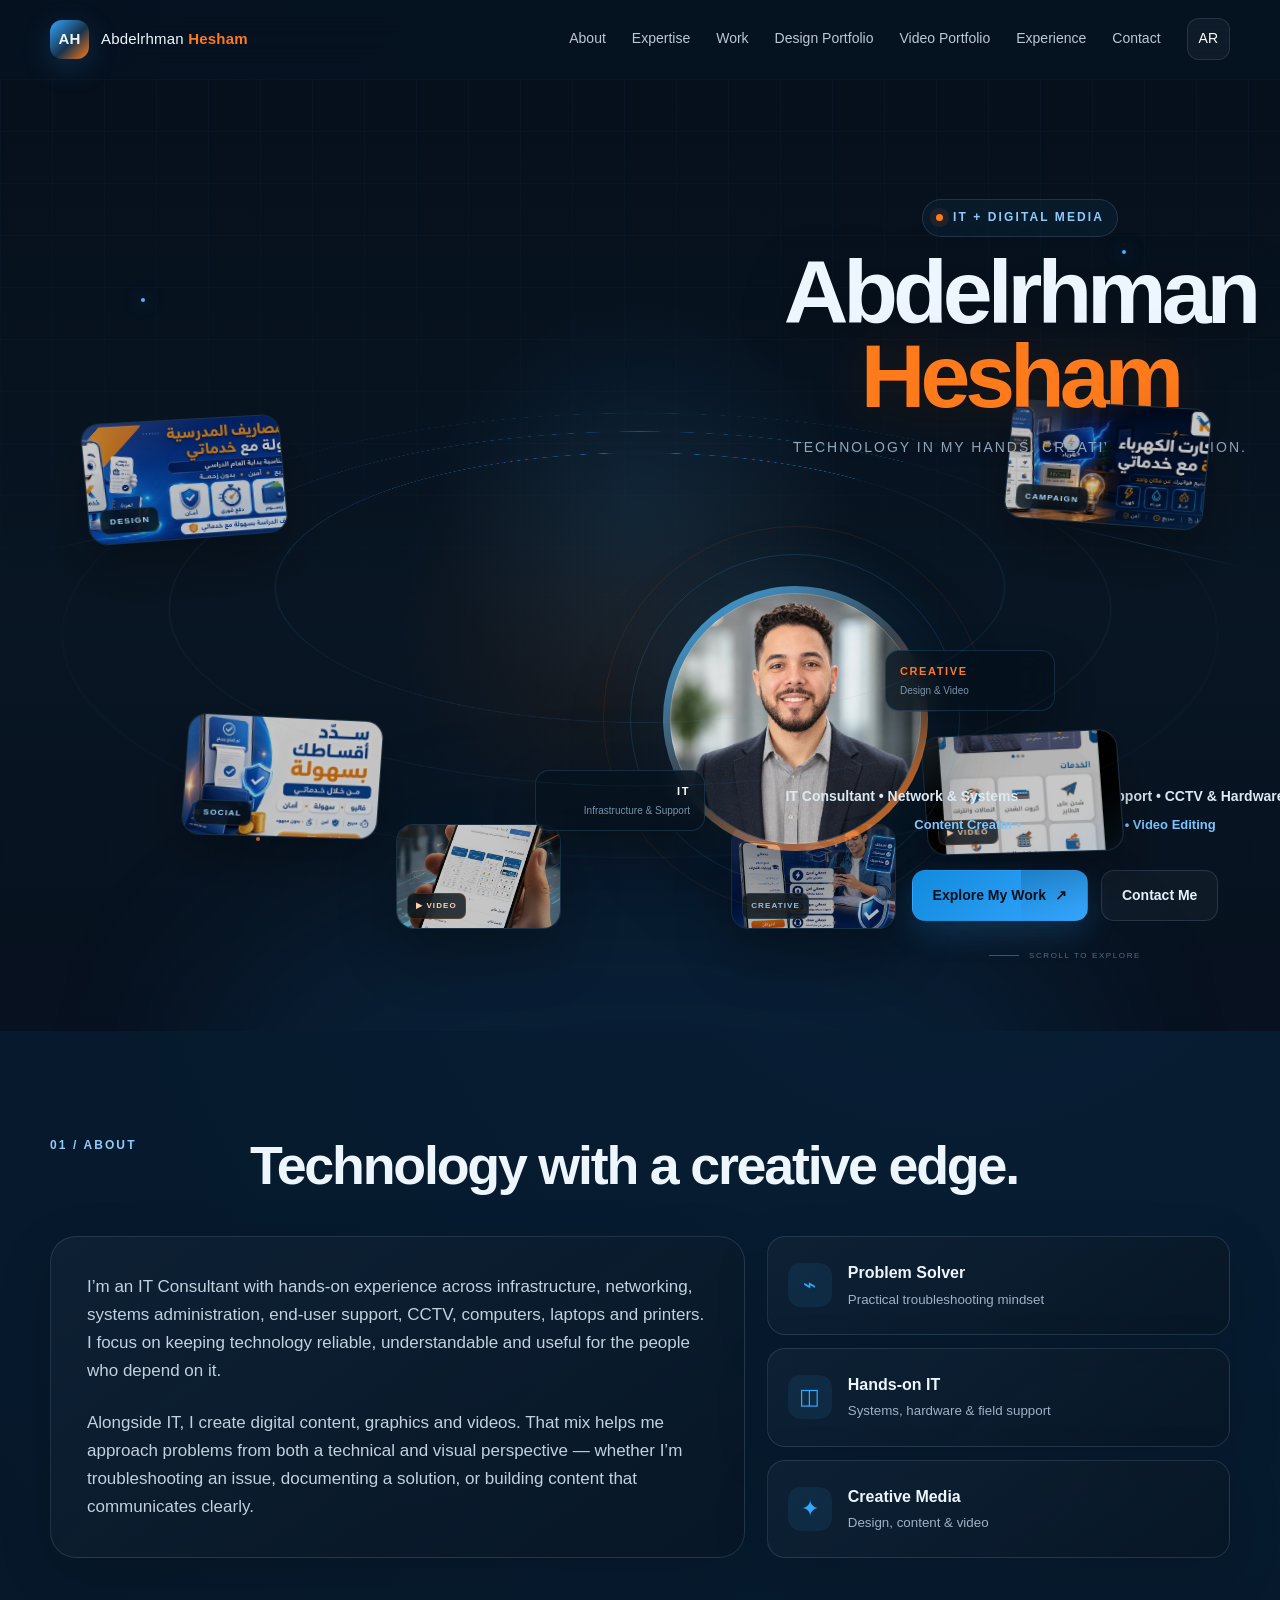
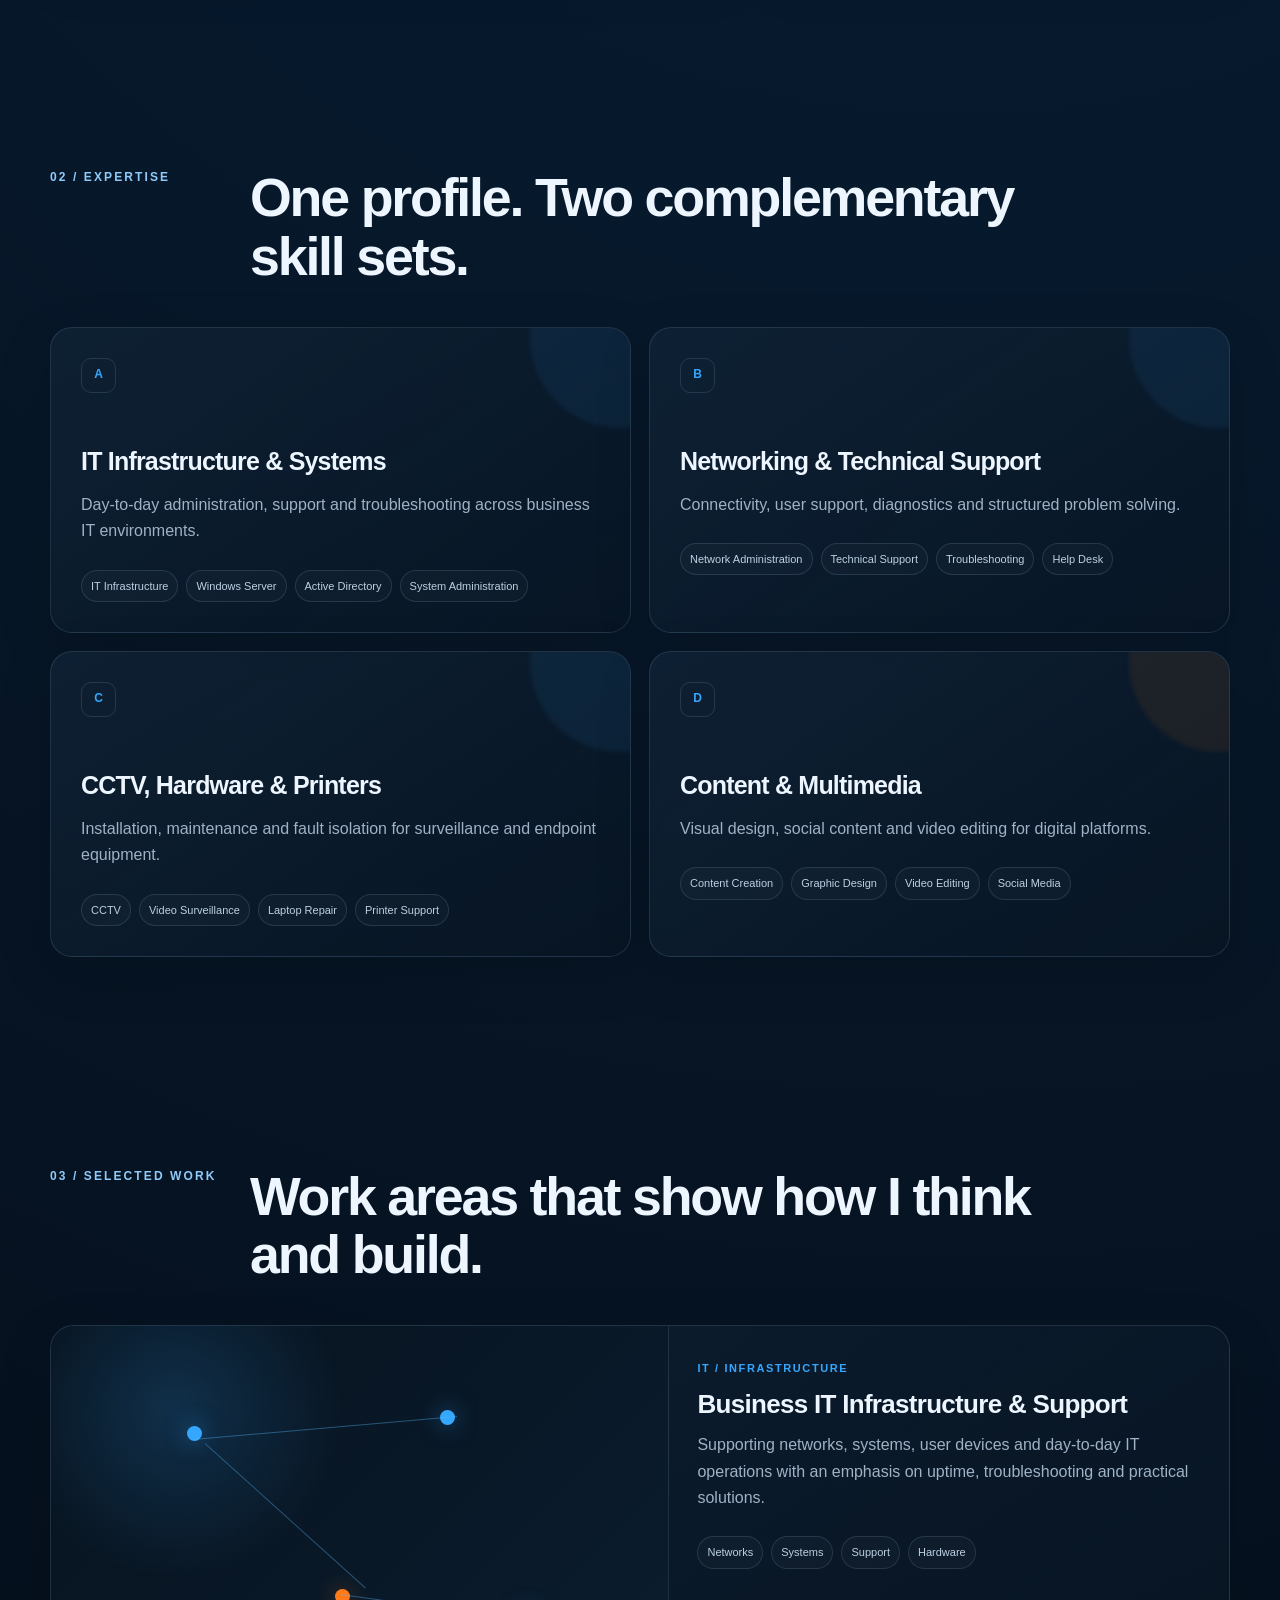
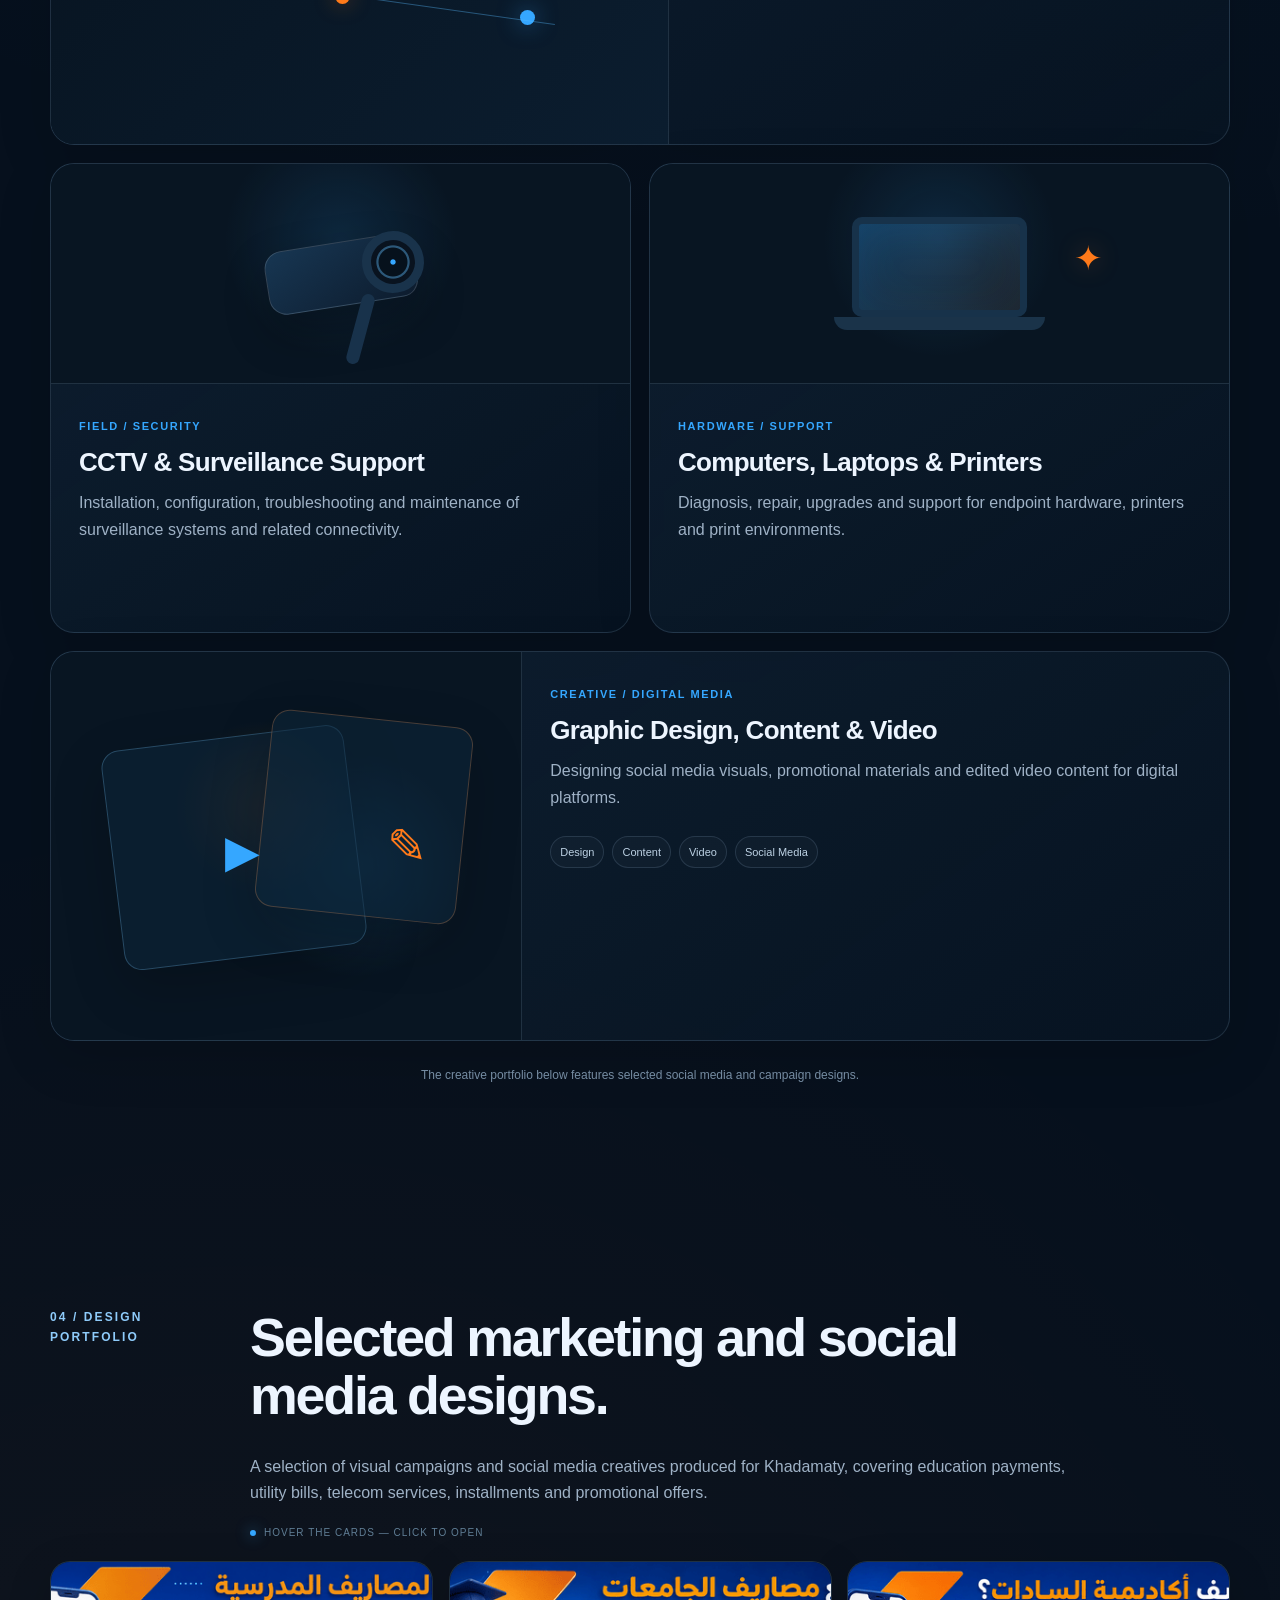
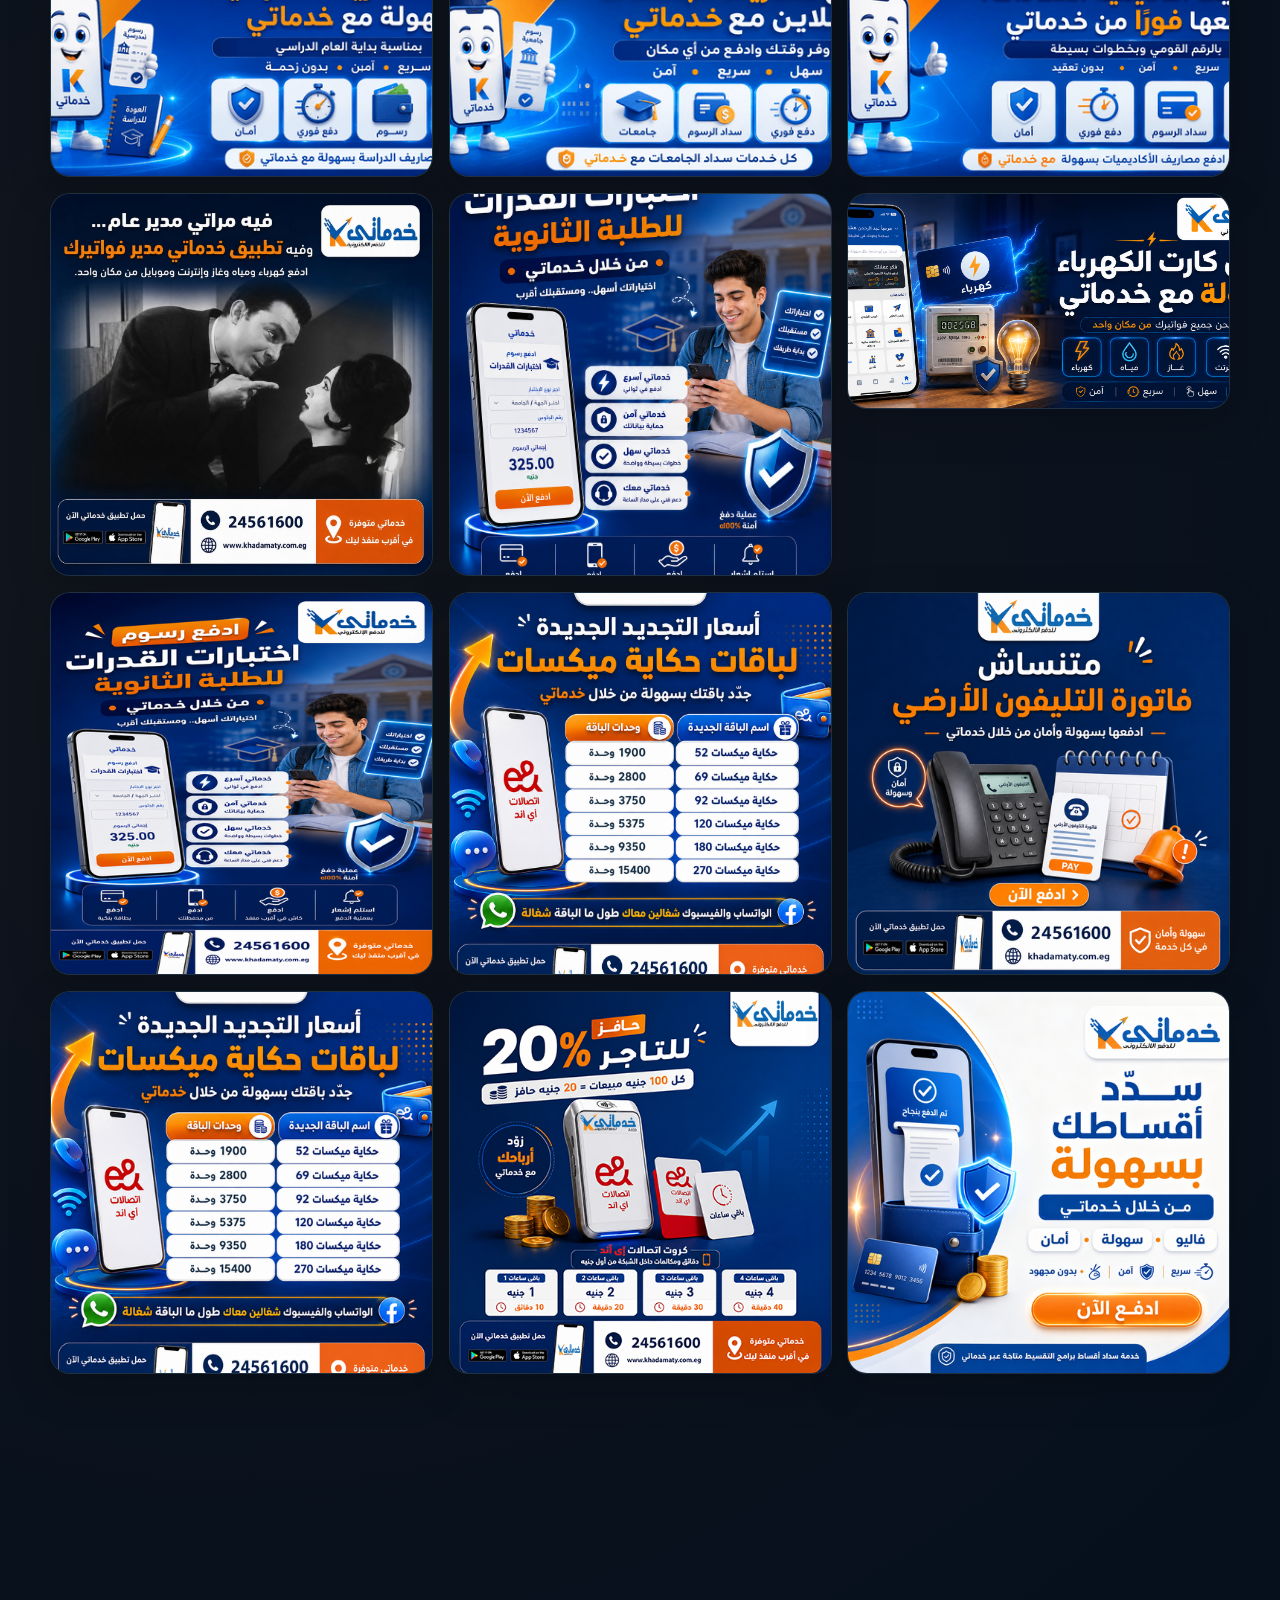
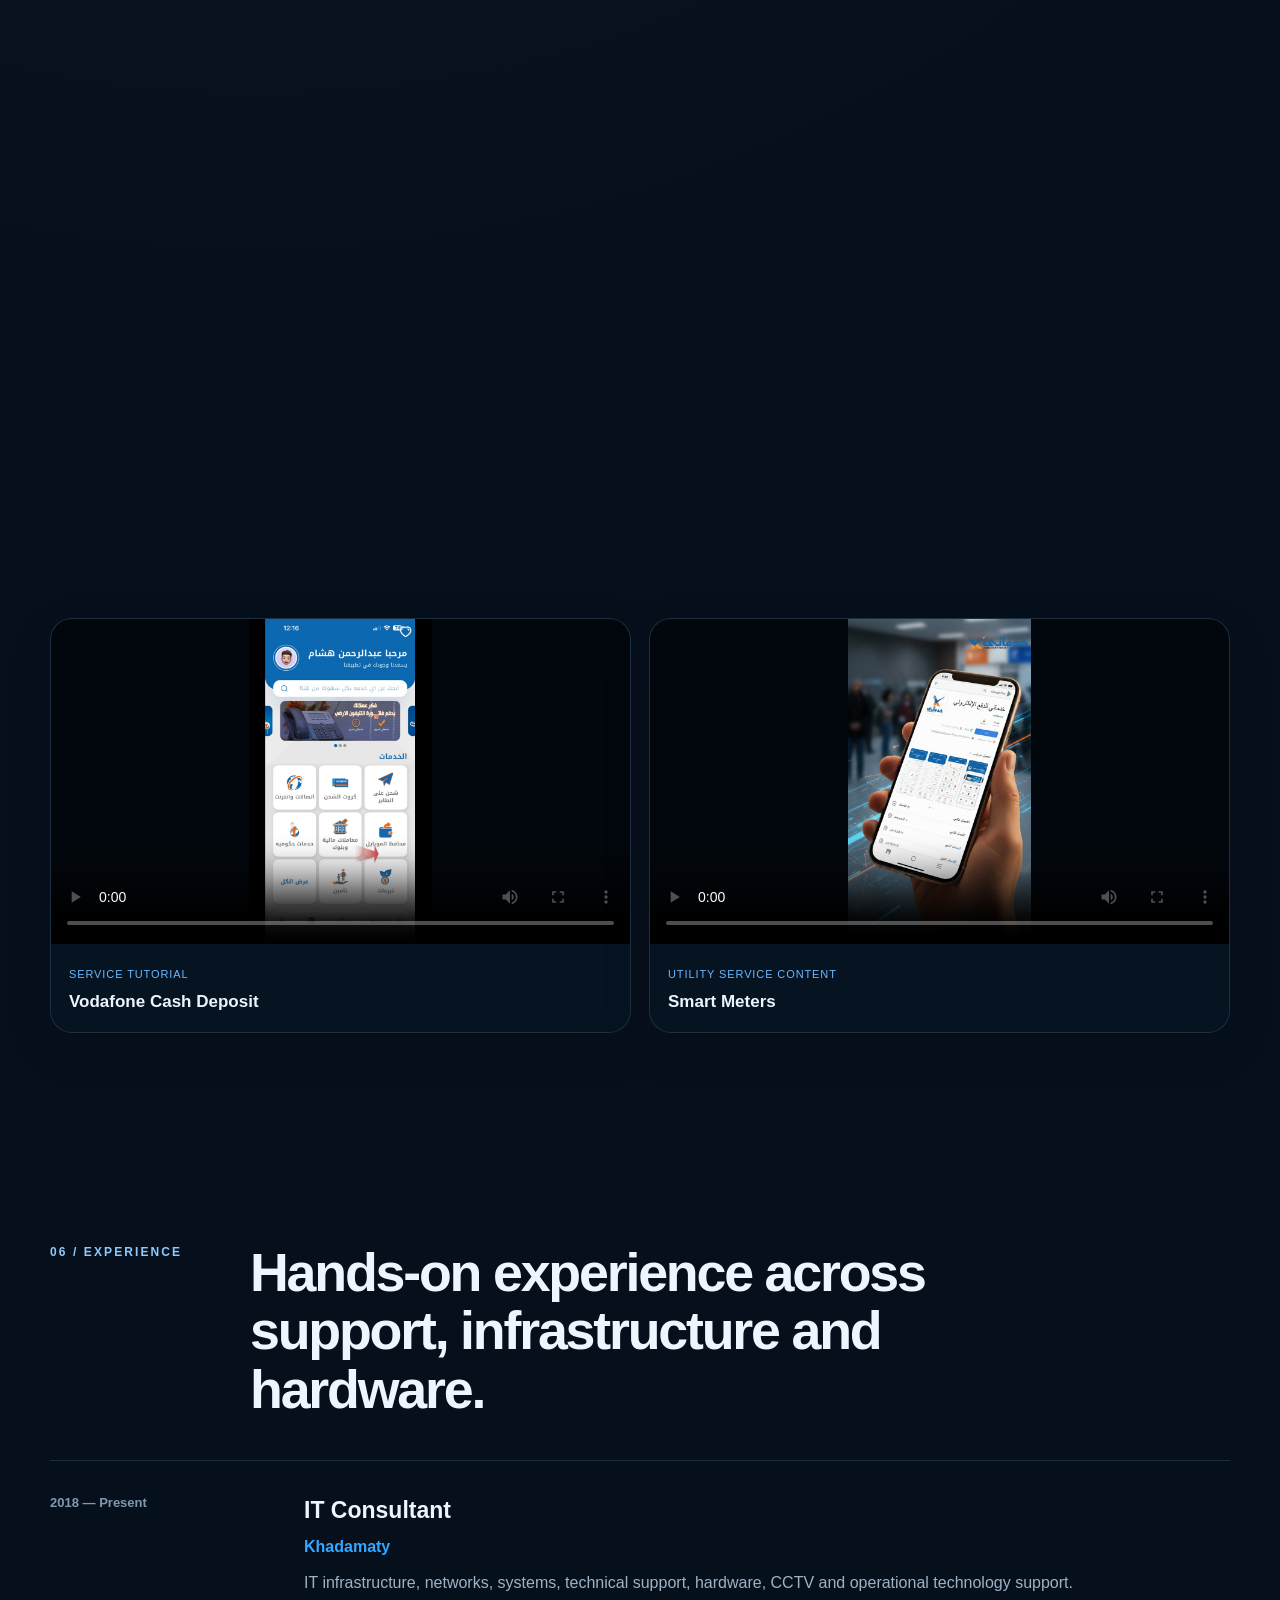
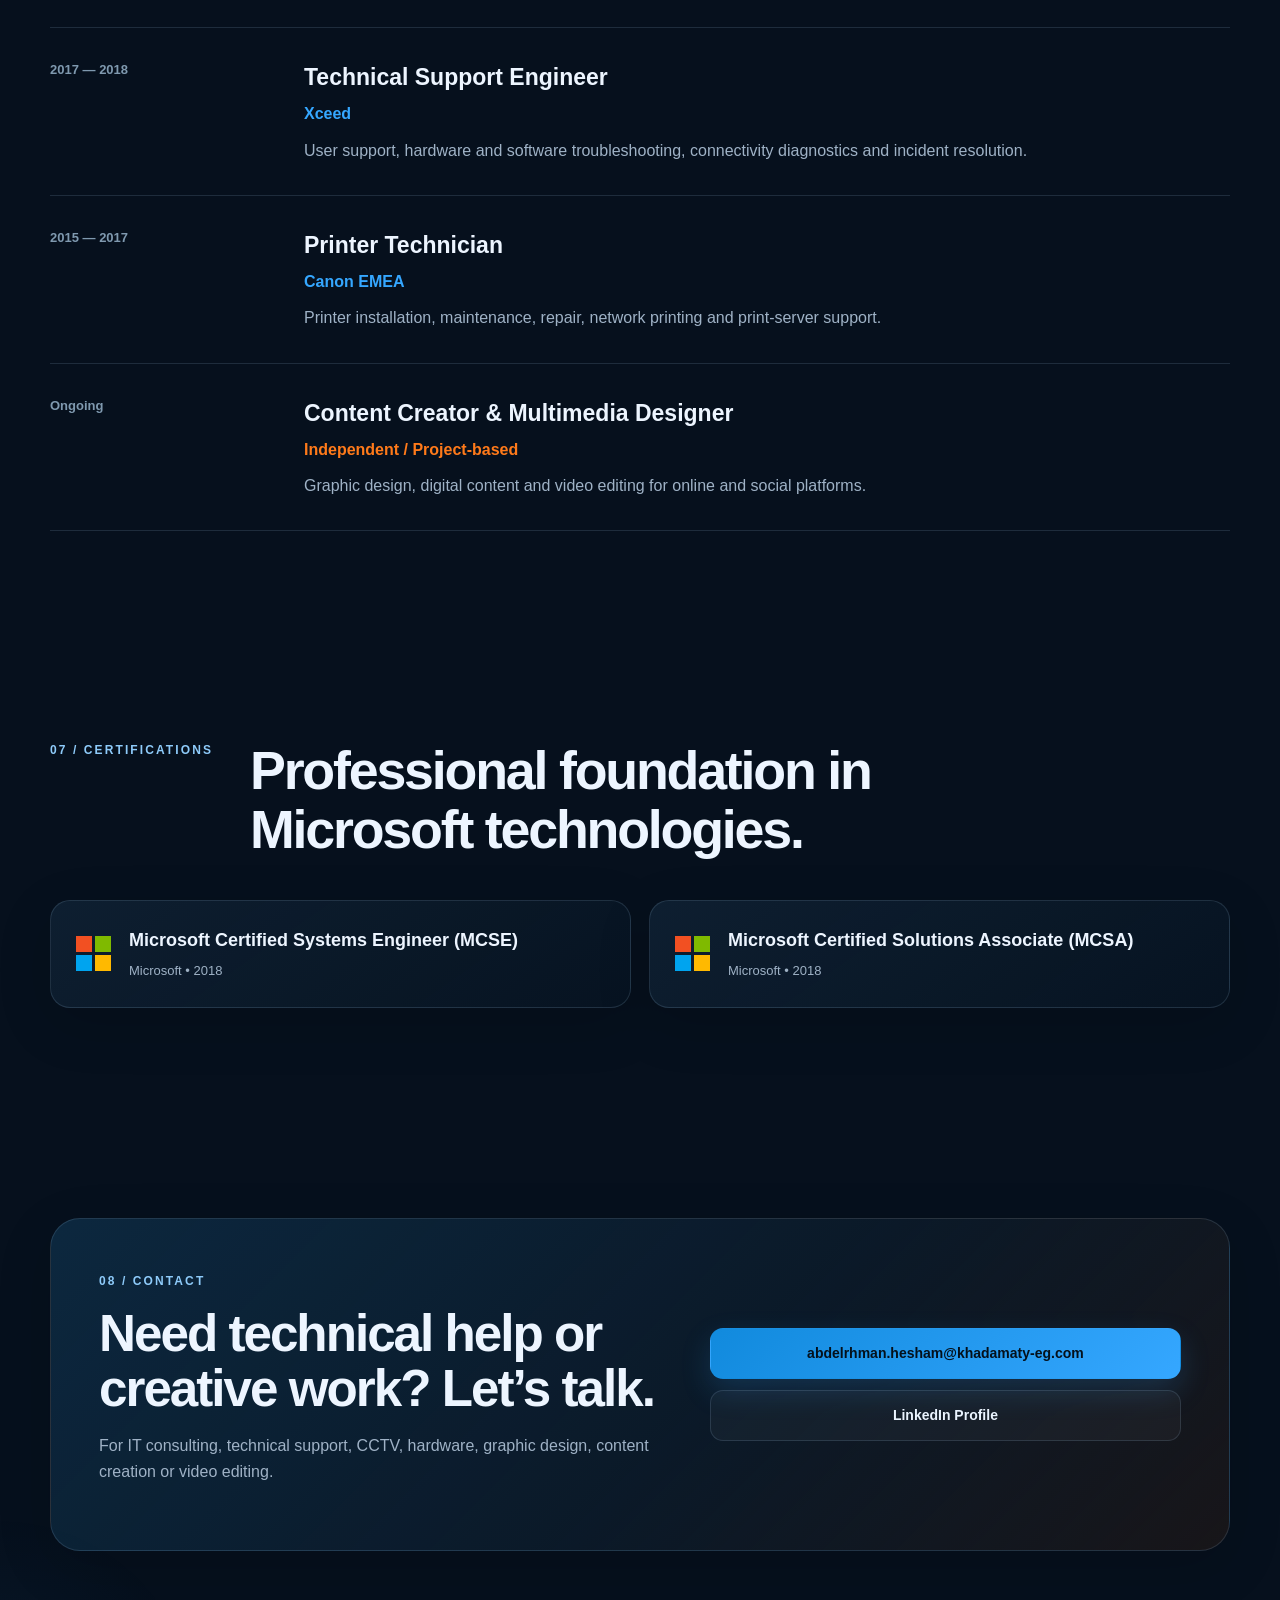
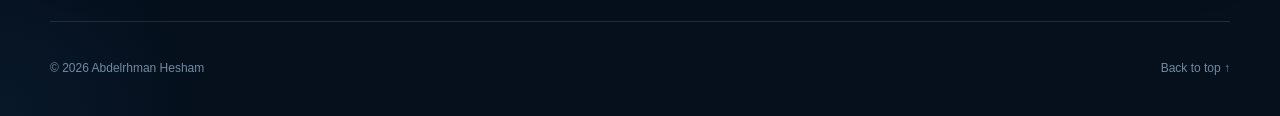
==== index.html @ 230bc238 "Initial commit" ====
<!doctype html>
<html lang="en" dir="ltr">
<head>
  <meta charset="utf-8" />
  <meta name="viewport" content="width=device-width, initial-scale=1" />
  <meta name="description" content="Abdelrhman Hesham — IT Consultant, Network & Systems Administration, Technical Support, CCTV & Hardware, Content Creation, Graphic Design and Video Editing." />
  <meta name="theme-color" content="#07111f" />
  <title>Abdelrhman Hesham | IT & Digital Media Portfolio</title>
  <link rel="icon" href="assets/profile.png" />
  <link rel="stylesheet" href="styles.css" />
</head>
<body>
  <div class="noise" aria-hidden="true"></div>
  <header class="site-header" id="top">
    <nav class="nav container" aria-label="Main navigation">
      <a class="brand" href="#top" aria-label="Abdelrhman Hesham home">
        <span class="brand-mark">AH</span>
        <span class="brand-text">Abdelrhman <b>Hesham</b></span>
      </a>
      <button class="menu-toggle" aria-expanded="false" aria-controls="nav-links" aria-label="Open menu">
        <span></span><span></span><span></span>
      </button>
      <div class="nav-links" id="nav-links">
        <a href="#about" data-en="About" data-ar="نبذة">About</a>
        <a href="#expertise" data-en="Expertise" data-ar="الخبرات">Expertise</a>
        <a href="#work" data-en="Work" data-ar="الأعمال">Work</a>
        <a href="#designs" data-en="Design Portfolio" data-ar="معرض التصميمات">Design Portfolio</a>
        <a href="#videos" data-en="Video Portfolio" data-ar="معرض الفيديو">Video Portfolio</a>
        <a href="#experience" data-en="Experience" data-ar="الخبرة العملية">Experience</a>
        <a href="#contact" data-en="Contact" data-ar="تواصل">Contact</a>
        <button class="lang-btn" id="langBtn" type="button">AR</button>
      </div>
    </nav>
  </header>

  <main>

    <section class="hero-orbit" id="home">
      <div class="hero-ambient" aria-hidden="true">
        <span class="ambient-dot d1"></span><span class="ambient-dot d2"></span>
        <span class="ambient-dot d3"></span><span class="ambient-dot d4"></span>
        <span class="ambient-line l-a"></span><span class="ambient-line l-b"></span>
      </div>

      <div class="orbit-stage" id="orbitStage">
        <div class="orbit-title reveal">
          <div class="eyebrow"><span class="pulse"></span><span data-en="IT + DIGITAL MEDIA" data-ar="تقنية المعلومات + الإعلام الرقمي">IT + DIGITAL MEDIA</span></div>
          <h1>Abdelrhman <span>Hesham</span></h1>
          <p data-en="Technology in my hands. Creativity in motion." data-ar="التقنية في إيدي… والإبداع في حركة مستمرة.">Technology in my hands. Creativity in motion.</p>
        </div>

        <div class="orbit-ring orbit-ring-one" aria-hidden="true"></div>
        <div class="orbit-ring orbit-ring-two" aria-hidden="true"></div>
        <div class="orbit-ring orbit-ring-three" aria-hidden="true"></div>

        <button class="orbit-card orbit-card-1" type="button" data-lightbox="assets/designs/school-fees.png" aria-label="School Fees Campaign">
          <img src="assets/designs/school-fees.png" alt="School fees campaign design" />
          <span>DESIGN</span>
        </button>

        <button class="orbit-card orbit-card-2" type="button" data-lightbox="assets/designs/electricity-bills-cover.png" aria-label="Electricity Campaign">
          <img src="assets/designs/electricity-bills-cover.png" alt="Electricity campaign design" />
          <span>CAMPAIGN</span>
        </button>

        <button class="orbit-card orbit-card-3" type="button" data-lightbox="assets/designs/installments.png" aria-label="Installments Campaign">
          <img src="assets/designs/installments.png" alt="Installments campaign design" />
          <span>SOCIAL</span>
        </button>

        <a class="orbit-card orbit-card-4 orbit-video" href="#videos" aria-label="Vodafone Cash video">
          <img src="assets/video-thumbs/vodafone-cash.jpg" alt="Vodafone Cash video preview" />
          <span class="video-badge">▶ VIDEO</span>
        </a>

        <a class="orbit-card orbit-card-5 orbit-video" href="#videos" aria-label="Smart meters video">
          <img src="assets/video-thumbs/smart-meters.jpg" alt="Smart meters video preview" />
          <span class="video-badge">▶ VIDEO</span>
        </a>

        <button class="orbit-card orbit-card-6" type="button" data-lightbox="assets/designs/qudurat-fees.png" aria-label="Qudurat Campaign">
          <img src="assets/designs/qudurat-fees.png" alt="Qudurat campaign design" />
          <span>CREATIVE</span>
        </button>

        <div class="center-profile reveal" id="centerProfile">
          <div class="profile-aura aura-one"></div>
          <div class="profile-aura aura-two"></div>
          <div class="profile-shell">
            <img src="assets/profile.png" alt="Abdelrhman Hesham" />
          </div>
          <div class="center-role center-role-left">
            <b>IT</b><small data-en="Infrastructure & Support" data-ar="البنية التحتية والدعم">Infrastructure & Support</small>
          </div>
          <div class="center-role center-role-right">
            <b>CREATIVE</b><small data-en="Design & Video" data-ar="التصميم والفيديو">Design & Video</small>
          </div>
        </div>

        <div class="hero-bottom reveal">
          <p class="hero-role" data-en="IT Consultant • Network & Systems • Technical Support • CCTV & Hardware" data-ar="استشاري تقنية معلومات • شبكات وأنظمة • دعم فني • كاميرات وهاردوير">IT Consultant • Network & Systems • Technical Support • CCTV & Hardware</p>
          <p class="hero-creative" data-en="Content Creator • Graphic Design • Video Editing" data-ar="صناعة المحتوى • التصميم الجرافيكي • مونتاج الفيديو">Content Creator • Graphic Design • Video Editing</p>
          <div class="hero-actions">
            <a class="btn primary" href="#designs"><span data-en="Explore My Work" data-ar="شاهد أعمالي">Explore My Work</span><span aria-hidden="true">↗</span></a>
            <a class="btn ghost" href="#contact" data-en="Contact Me" data-ar="تواصل معي">Contact Me</a>
          </div>
          <div class="scroll-hint"><span></span><small data-en="SCROLL TO EXPLORE" data-ar="انزل لمشاهدة المزيد">SCROLL TO EXPLORE</small></div>
        </div>
      </div>
    </section>

<section class="section container" id="about">
      <div class="section-heading reveal">
        <span class="kicker" data-en="01 / ABOUT" data-ar="01 / نبذة">01 / ABOUT</span>
        <h2 data-en="Technology with a creative edge." data-ar="تقنية بعقلية إبداعية.">Technology with a creative edge.</h2>
      </div>
      <div class="about-grid">
        <div class="glass-card about-copy reveal">
          <p data-en="I’m an IT Consultant with hands-on experience across infrastructure, networking, systems administration, end-user support, CCTV, computers, laptops and printers. I focus on keeping technology reliable, understandable and useful for the people who depend on it." data-ar="أنا استشاري تقنية معلومات بخبرة عملية في البنية التحتية والشبكات وإدارة الأنظمة والدعم الفني وكاميرات المراقبة وأجهزة الكمبيوتر واللابتوبات والطابعات. هدفي أن تكون التقنية مستقرة وواضحة ومفيدة لمن يعتمد عليها.">I’m an IT Consultant with hands-on experience across infrastructure, networking, systems administration, end-user support, CCTV, computers, laptops and printers. I focus on keeping technology reliable, understandable and useful for the people who depend on it.</p>
          <p data-en="Alongside IT, I create digital content, graphics and videos. That mix helps me approach problems from both a technical and visual perspective — whether I’m troubleshooting an issue, documenting a solution, or building content that communicates clearly." data-ar="وبجانب تقنية المعلومات أعمل في صناعة المحتوى والتصميم ومونتاج الفيديو. هذا المزيج يساعدني على التعامل مع المشكلات من منظور تقني وبصري في الوقت نفسه، سواء في حل عطل أو توثيق حل أو إنتاج محتوى واضح وجذاب.">Alongside IT, I create digital content, graphics and videos. That mix helps me approach problems from both a technical and visual perspective — whether I’m troubleshooting an issue, documenting a solution, or building content that communicates clearly.</p>
        </div>
        <div class="mini-stack reveal">
          <div class="mini-card"><span class="mini-icon">⌁</span><div><strong>Problem Solver</strong><small data-en="Practical troubleshooting mindset" data-ar="عقلية عملية لحل المشكلات">Practical troubleshooting mindset</small></div></div>
          <div class="mini-card"><span class="mini-icon">◫</span><div><strong>Hands-on IT</strong><small data-en="Systems, hardware & field support" data-ar="أنظمة وهاردوير ودعم ميداني">Systems, hardware & field support</small></div></div>
          <div class="mini-card"><span class="mini-icon">✦</span><div><strong>Creative Media</strong><small data-en="Design, content & video" data-ar="تصميم ومحتوى وفيديو">Design, content & video</small></div></div>
        </div>
      </div>
    </section>

    <section class="section container" id="expertise">
      <div class="section-heading reveal">
        <span class="kicker" data-en="02 / EXPERTISE" data-ar="02 / الخبرات">02 / EXPERTISE</span>
        <h2 data-en="One profile. Two complementary skill sets." data-ar="ملف واحد. مجموعتان متكاملتان من المهارات.">One profile. Two complementary skill sets.</h2>
      </div>
      <div class="expertise-grid">
        <article class="expertise-card reveal">
          <div class="card-number">A</div>
          <h3 data-en="IT Infrastructure & Systems" data-ar="البنية التحتية والأنظمة">IT Infrastructure & Systems</h3>
          <p data-en="Day-to-day administration, support and troubleshooting across business IT environments." data-ar="إدارة ودعم وحل مشكلات بيئات تقنية المعلومات في الأعمال.">Day-to-day administration, support and troubleshooting across business IT environments.</p>
          <div class="tags"><span>IT Infrastructure</span><span>Windows Server</span><span>Active Directory</span><span>System Administration</span></div>
        </article>
        <article class="expertise-card reveal">
          <div class="card-number">B</div>
          <h3 data-en="Networking & Technical Support" data-ar="الشبكات والدعم الفني">Networking & Technical Support</h3>
          <p data-en="Connectivity, user support, diagnostics and structured problem solving." data-ar="الاتصال ودعم المستخدمين والتشخيص وحل المشكلات بشكل منظم.">Connectivity, user support, diagnostics and structured problem solving.</p>
          <div class="tags"><span>Network Administration</span><span>Technical Support</span><span>Troubleshooting</span><span>Help Desk</span></div>
        </article>
        <article class="expertise-card reveal">
          <div class="card-number">C</div>
          <h3 data-en="CCTV, Hardware & Printers" data-ar="الكاميرات والهاردوير والطابعات">CCTV, Hardware & Printers</h3>
          <p data-en="Installation, maintenance and fault isolation for surveillance and endpoint equipment." data-ar="تركيب وصيانة وتحديد الأعطال لأنظمة المراقبة والأجهزة الطرفية.">Installation, maintenance and fault isolation for surveillance and endpoint equipment.</p>
          <div class="tags"><span>CCTV</span><span>Video Surveillance</span><span>Laptop Repair</span><span>Printer Support</span></div>
        </article>
        <article class="expertise-card reveal accent-card">
          <div class="card-number">D</div>
          <h3 data-en="Content & Multimedia" data-ar="المحتوى والوسائط المتعددة">Content & Multimedia</h3>
          <p data-en="Visual design, social content and video editing for digital platforms." data-ar="تصميم بصري ومحتوى اجتماعي ومونتاج فيديو للمنصات الرقمية.">Visual design, social content and video editing for digital platforms.</p>
          <div class="tags"><span>Content Creation</span><span>Graphic Design</span><span>Video Editing</span><span>Social Media</span></div>
        </article>
      </div>
    </section>

    <section class="section container" id="work">
      <div class="section-heading reveal">
        <span class="kicker" data-en="03 / SELECTED WORK" data-ar="03 / نماذج الأعمال">03 / SELECTED WORK</span>
        <h2 data-en="Work areas that show how I think and build." data-ar="مجالات عمل تُظهر كيف أفكر وأنفّذ.">Work areas that show how I think and build.</h2>
      </div>
      <div class="work-grid">
        <article class="project project-large reveal">
          <div class="project-art network-art" aria-hidden="true"><div class="node n1"></div><div class="node n2"></div><div class="node n3"></div><div class="node n4"></div><div class="line l1"></div><div class="line l2"></div><div class="line l3"></div></div>
          <div class="project-content">
            <span class="project-type" data-en="IT / Infrastructure" data-ar="IT / بنية تحتية">IT / Infrastructure</span>
            <h3 data-en="Business IT Infrastructure & Support" data-ar="البنية التحتية والدعم التقني للأعمال">Business IT Infrastructure & Support</h3>
            <p data-en="Supporting networks, systems, user devices and day-to-day IT operations with an emphasis on uptime, troubleshooting and practical solutions." data-ar="دعم الشبكات والأنظمة وأجهزة المستخدمين وعمليات تقنية المعلومات اليومية مع التركيز على الاستمرارية وحل المشكلات والحلول العملية.">Supporting networks, systems, user devices and day-to-day IT operations with an emphasis on uptime, troubleshooting and practical solutions.</p>
            <div class="project-tags"><span>Networks</span><span>Systems</span><span>Support</span><span>Hardware</span></div>
          </div>
        </article>
        <article class="project reveal">
          <div class="project-art cctv-art" aria-hidden="true"><div class="camera-body"></div><div class="camera-lens"></div><div class="camera-arm"></div></div>
          <div class="project-content">
            <span class="project-type" data-en="Field / Security" data-ar="ميداني / مراقبة">Field / Security</span>
            <h3 data-en="CCTV & Surveillance Support" data-ar="دعم أنظمة كاميرات المراقبة">CCTV & Surveillance Support</h3>
            <p data-en="Installation, configuration, troubleshooting and maintenance of surveillance systems and related connectivity." data-ar="تركيب وتهيئة وصيانة وحل مشكلات أنظمة المراقبة والاتصالات المرتبطة بها.">Installation, configuration, troubleshooting and maintenance of surveillance systems and related connectivity.</p>
          </div>
        </article>
        <article class="project reveal">
          <div class="project-art hardware-art" aria-hidden="true"><div class="laptop"><div class="screen"></div><div class="base"></div></div><div class="tool">✦</div></div>
          <div class="project-content">
            <span class="project-type" data-en="Hardware / Support" data-ar="هاردوير / دعم">Hardware / Support</span>
            <h3 data-en="Computers, Laptops & Printers" data-ar="الكمبيوتر واللابتوب والطابعات">Computers, Laptops & Printers</h3>
            <p data-en="Diagnosis, repair, upgrades and support for endpoint hardware, printers and print environments." data-ar="تشخيص وإصلاح وترقية ودعم أجهزة المستخدمين والطابعات وبيئات الطباعة.">Diagnosis, repair, upgrades and support for endpoint hardware, printers and print environments.</p>
          </div>
        </article>
        <article class="project project-wide reveal creative-project">
          <div class="project-art creative-art" aria-hidden="true"><div class="frame f1"></div><div class="frame f2"></div><div class="play">▶</div><div class="pen">✎</div></div>
          <div class="project-content">
            <span class="project-type" data-en="Creative / Digital Media" data-ar="إبداعي / إعلام رقمي">Creative / Digital Media</span>
            <h3 data-en="Graphic Design, Content & Video" data-ar="التصميم وصناعة المحتوى والفيديو">Graphic Design, Content & Video</h3>
            <p data-en="Designing social media visuals, promotional materials and edited video content for digital platforms." data-ar="تصميم منشورات السوشيال والمواد الترويجية ومونتاج محتوى الفيديو للمنصات الرقمية.">Designing social media visuals, promotional materials and edited video content for digital platforms.</p>
            <div class="project-tags"><span>Design</span><span>Content</span><span>Video</span><span>Social Media</span></div>
          </div>
        </article>
      </div>
      <p class="work-note reveal" data-en="The creative portfolio below features selected social media and campaign designs." data-ar="يعرض معرض الأعمال الإبداعية بالأسفل مجموعة مختارة من تصميمات السوشيال والحملات.">The creative portfolio below features selected social media and campaign designs.</p>
    </section>


    <section class="section container" id="designs">
      <div class="section-heading reveal">
        <span class="kicker" data-en="04 / DESIGN PORTFOLIO" data-ar="04 / معرض التصميمات">04 / DESIGN PORTFOLIO</span>
        <h2 data-en="Selected marketing and social media designs." data-ar="نماذج مختارة من تصميمات التسويق والسوشيال ميديا.">Selected marketing and social media designs.</h2>
      </div>
      <div class="design-intro reveal">
        <p data-en="A selection of visual campaigns and social media creatives produced for Khadamaty, covering education payments, utility bills, telecom services, installments and promotional offers." data-ar="مجموعة مختارة من الحملات البصرية وتصميمات السوشيال لخدماتي، تشمل المدفوعات التعليمية والفواتير وخدمات الاتصالات والأقساط والعروض الترويجية.">A selection of visual campaigns and social media creatives produced for Khadamaty, covering education payments, utility bills, telecom services, installments and promotional offers.</p>
      </div>
      <div class="motion-caption reveal"><span class="motion-dot"></span><span data-en="Hover the cards — click to open" data-ar="حرّك الماوس على التصميمات واضغط لفتحها">Hover the cards — click to open</span></div>
      <div class="design-grid">
        
        <button class="design-card reveal" type="button" data-lightbox="assets/designs/school-fees.png" aria-label="School Fees Campaign">
          <img src="assets/designs/school-fees.png" alt="School Fees Campaign" loading="lazy" />
          <span class="design-overlay">
            <strong data-en="School Fees Campaign" data-ar="حملة دفع المصاريف المدرسية">School Fees Campaign</strong>
            <small data-en="Social Media / Campaign Design" data-ar="تصميم سوشيال / حملة إعلانية">Social Media / Campaign Design</small>
          </span>
        </button>
        <button class="design-card reveal" type="button" data-lightbox="assets/designs/university-fees.png" aria-label="University Fees Campaign">
          <img src="assets/designs/university-fees.png" alt="University Fees Campaign" loading="lazy" />
          <span class="design-overlay">
            <strong data-en="University Fees Campaign" data-ar="حملة دفع مصاريف الجامعات">University Fees Campaign</strong>
            <small data-en="Social Media / Campaign Design" data-ar="تصميم سوشيال / حملة إعلانية">Social Media / Campaign Design</small>
          </span>
        </button>
        <button class="design-card reveal" type="button" data-lightbox="assets/designs/sadat-academy.png" aria-label="Sadat Academy Fees">
          <img src="assets/designs/sadat-academy.png" alt="Sadat Academy Fees" loading="lazy" />
          <span class="design-overlay">
            <strong data-en="Sadat Academy Fees" data-ar="مصروفات أكاديمية السادات">Sadat Academy Fees</strong>
            <small data-en="Social Media / Campaign Design" data-ar="تصميم سوشيال / حملة إعلانية">Social Media / Campaign Design</small>
          </span>
        </button>
        <button class="design-card reveal" type="button" data-lightbox="assets/designs/khadamaty-general-manager.jpg" aria-label="Khadamaty Brand Campaign">
          <img src="assets/designs/khadamaty-general-manager.jpg" alt="Khadamaty Brand Campaign" loading="lazy" />
          <span class="design-overlay">
            <strong data-en="Khadamaty Brand Campaign" data-ar="حملة إعلانية لخدماتي">Khadamaty Brand Campaign</strong>
            <small data-en="Social Media / Campaign Design" data-ar="تصميم سوشيال / حملة إعلانية">Social Media / Campaign Design</small>
          </span>
        </button>
        <button class="design-card reveal" type="button" data-lightbox="assets/designs/qudurat-fees.png" aria-label="Qudurat Test Fees">
          <img src="assets/designs/qudurat-fees.png" alt="Qudurat Test Fees" loading="lazy" />
          <span class="design-overlay">
            <strong data-en="Qudurat Test Fees" data-ar="رسوم اختبارات القدرات">Qudurat Test Fees</strong>
            <small data-en="Social Media / Campaign Design" data-ar="تصميم سوشيال / حملة إعلانية">Social Media / Campaign Design</small>
          </span>
        </button>
        <button class="design-card reveal" type="button" data-lightbox="assets/designs/electricity-bills-cover.png" aria-label="Electricity Bill Campaign">
          <img src="assets/designs/electricity-bills-cover.png" alt="Electricity Bill Campaign" loading="lazy" />
          <span class="design-overlay">
            <strong data-en="Electricity Bill Campaign" data-ar="حملة شحن كارت الكهرباء">Electricity Bill Campaign</strong>
            <small data-en="Social Media / Campaign Design" data-ar="تصميم سوشيال / حملة إعلانية">Social Media / Campaign Design</small>
          </span>
        </button>
        <button class="design-card reveal" type="button" data-lightbox="assets/designs/qudurat-square.png" aria-label="Qudurat Social Post">
          <img src="assets/designs/qudurat-square.png" alt="Qudurat Social Post" loading="lazy" />
          <span class="design-overlay">
            <strong data-en="Qudurat Social Post" data-ar="تصميم سوشيال لاختبارات القدرات">Qudurat Social Post</strong>
            <small data-en="Social Media / Campaign Design" data-ar="تصميم سوشيال / حملة إعلانية">Social Media / Campaign Design</small>
          </span>
        </button>
        <button class="design-card reveal" type="button" data-lightbox="assets/designs/etisalat-mixes.png" aria-label="Etisalat Mixes Update">
          <img src="assets/designs/etisalat-mixes.png" alt="Etisalat Mixes Update" loading="lazy" />
          <span class="design-overlay">
            <strong data-en="Etisalat Mixes Update" data-ar="تحديث باقات اتصالات">Etisalat Mixes Update</strong>
            <small data-en="Social Media / Campaign Design" data-ar="تصميم سوشيال / حملة إعلانية">Social Media / Campaign Design</small>
          </span>
        </button>
        <button class="design-card reveal" type="button" data-lightbox="assets/designs/landline-reminder.png" aria-label="Landline Bill Reminder">
          <img src="assets/designs/landline-reminder.png" alt="Landline Bill Reminder" loading="lazy" />
          <span class="design-overlay">
            <strong data-en="Landline Bill Reminder" data-ar="تذكير فاتورة التليفون الأرضي">Landline Bill Reminder</strong>
            <small data-en="Social Media / Campaign Design" data-ar="تصميم سوشيال / حملة إعلانية">Social Media / Campaign Design</small>
          </span>
        </button>
        <button class="design-card reveal" type="button" data-lightbox="assets/designs/etisalat-mixes-reminder.png" aria-label="Etisalat Mixes Reminder">
          <img src="assets/designs/etisalat-mixes-reminder.png" alt="Etisalat Mixes Reminder" loading="lazy" />
          <span class="design-overlay">
            <strong data-en="Etisalat Mixes Reminder" data-ar="إشعار باقات اتصالات">Etisalat Mixes Reminder</strong>
            <small data-en="Social Media / Campaign Design" data-ar="تصميم سوشيال / حملة إعلانية">Social Media / Campaign Design</small>
          </span>
        </button>
        <button class="design-card reveal" type="button" data-lightbox="assets/designs/merchant-reward.jpg" aria-label="Merchant Reward Promotion">
          <img src="assets/designs/merchant-reward.jpg" alt="Merchant Reward Promotion" loading="lazy" />
          <span class="design-overlay">
            <strong data-en="Merchant Reward Promotion" data-ar="عرض حافز التاجر">Merchant Reward Promotion</strong>
            <small data-en="Social Media / Campaign Design" data-ar="تصميم سوشيال / حملة إعلانية">Social Media / Campaign Design</small>
          </span>
        </button>
        <button class="design-card reveal" type="button" data-lightbox="assets/designs/installments.png" aria-label="Installment Payment Campaign">
          <img src="assets/designs/installments.png" alt="Installment Payment Campaign" loading="lazy" />
          <span class="design-overlay">
            <strong data-en="Installment Payment Campaign" data-ar="حملة سداد الأقساط">Installment Payment Campaign</strong>
            <small data-en="Social Media / Campaign Design" data-ar="تصميم سوشيال / حملة إعلانية">Social Media / Campaign Design</small>
          </span>
        </button>
      </div>
    </section>

    <div class="lightbox" id="lightbox" aria-hidden="true">
      <button class="lightbox-close" type="button" aria-label="Close">×</button>
      <img id="lightboxImage" alt="" />
    </div>


    <section class="section container" id="videos">
      <div class="section-heading reveal">
        <span class="kicker" data-en="05 / VIDEO PORTFOLIO" data-ar="05 / معرض الفيديو">05 / VIDEO PORTFOLIO</span>
        <h2 data-en="Selected video editing and service content." data-ar="نماذج مختارة من المونتاج ومحتوى الخدمات.">Selected video editing and service content.</h2>
      </div>
      <div class="video-intro reveal">
        <p data-en="A selection of short-form promotional and explainer videos created for Khadamaty services and digital campaigns." data-ar="مجموعة مختارة من الفيديوهات الترويجية والشرح القصير التي تم إعدادها لخدمات وحملات خدماتي الرقمية.">A selection of short-form promotional and explainer videos created for Khadamaty services and digital campaigns.</p>
      </div>
      <div class="video-grid">
        
        <article class="video-card reveal">
          <div class="video-frame">
            <video controls preload="metadata" playsinline poster="assets/video-thumbs/khadamaty-one-app.jpg">
              <source src="assets/videos/khadamaty-one-app.mp4" type="video/mp4">
              Your browser does not support the video tag.
            </video>
          </div>
          <div class="video-info">
            <span class="video-type" data-en="Brand / App Promo" data-ar="إعلان تطبيق">Brand / App Promo</span>
            <h3 data-en="Khadamaty – One App Instead of 15" data-ar="خدماتي – تطبيق واحد بدل 15">Khadamaty – One App Instead of 15</h3>
          </div>
        </article>
        <article class="video-card reveal">
          <div class="video-frame">
            <video controls preload="metadata" playsinline poster="assets/video-thumbs/vodafone-cash.jpg">
              <source src="assets/videos/vodafone-cash.mp4" type="video/mp4">
              Your browser does not support the video tag.
            </video>
          </div>
          <div class="video-info">
            <span class="video-type" data-en="Service Explainer" data-ar="شرح خدمة">Service Explainer</span>
            <h3 data-en="Vodafone Cash" data-ar="فودافون كاش">Vodafone Cash</h3>
          </div>
        </article>
        <article class="video-card reveal">
          <div class="video-frame">
            <video controls preload="metadata" playsinline poster="assets/video-thumbs/vodafone-cash-deposit.jpg">
              <source src="assets/videos/vodafone-cash-deposit.mp4" type="video/mp4">
              Your browser does not support the video tag.
            </video>
          </div>
          <div class="video-info">
            <span class="video-type" data-en="Service Tutorial" data-ar="شرح إيداع">Service Tutorial</span>
            <h3 data-en="Vodafone Cash Deposit" data-ar="إيداع فودافون كاش">Vodafone Cash Deposit</h3>
          </div>
        </article>
        <article class="video-card reveal">
          <div class="video-frame">
            <video controls preload="metadata" playsinline poster="assets/video-thumbs/smart-meters.jpg">
              <source src="assets/videos/smart-meters.mp4" type="video/mp4">
              Your browser does not support the video tag.
            </video>
          </div>
          <div class="video-info">
            <span class="video-type" data-en="Utility Service Content" data-ar="محتوى خدمات">Utility Service Content</span>
            <h3 data-en="Smart Meters" data-ar="العدادات الذكية">Smart Meters</h3>
          </div>
        </article>
      </div>
    </section>

    <section class="section container" id="experience">
      <div class="section-heading reveal">
        <span class="kicker" data-en="06 / EXPERIENCE" data-ar="06 / الخبرة العملية">06 / EXPERIENCE</span>
        <h2 data-en="Hands-on experience across support, infrastructure and hardware." data-ar="خبرة عملية في الدعم والبنية التحتية والهاردوير.">Hands-on experience across support, infrastructure and hardware.</h2>
      </div>
      <div class="timeline">
        <article class="timeline-item reveal">
          <div class="timeline-date">2018 — <span data-en="Present" data-ar="الآن">Present</span></div>
          <div class="timeline-body"><h3>IT Consultant</h3><p class="company">Khadamaty</p><p data-en="IT infrastructure, networks, systems, technical support, hardware, CCTV and operational technology support." data-ar="البنية التحتية والشبكات والأنظمة والدعم الفني والهاردوير وكاميرات المراقبة ودعم العمليات التقنية.">IT infrastructure, networks, systems, technical support, hardware, CCTV and operational technology support.</p></div>
        </article>
        <article class="timeline-item reveal">
          <div class="timeline-date">2017 — 2018</div>
          <div class="timeline-body"><h3>Technical Support Engineer</h3><p class="company">Xceed</p><p data-en="User support, hardware and software troubleshooting, connectivity diagnostics and incident resolution." data-ar="دعم المستخدمين وحل مشكلات الهاردوير والبرامج والاتصال ومعالجة الأعطال.">User support, hardware and software troubleshooting, connectivity diagnostics and incident resolution.</p></div>
        </article>
        <article class="timeline-item reveal">
          <div class="timeline-date">2015 — 2017</div>
          <div class="timeline-body"><h3>Printer Technician</h3><p class="company">Canon EMEA</p><p data-en="Printer installation, maintenance, repair, network printing and print-server support." data-ar="تركيب وصيانة وإصلاح الطابعات ودعم الطباعة الشبكية وخوادم الطباعة.">Printer installation, maintenance, repair, network printing and print-server support.</p></div>
        </article>
        <article class="timeline-item reveal creative-line">
          <div class="timeline-date" data-en="Ongoing" data-ar="مستمر">Ongoing</div>
          <div class="timeline-body"><h3>Content Creator & Multimedia Designer</h3><p class="company" data-en="Independent / Project-based" data-ar="مستقل / حسب المشروع">Independent / Project-based</p><p data-en="Graphic design, digital content and video editing for online and social platforms." data-ar="تصميم جرافيكي ومحتوى رقمي ومونتاج فيديو للمنصات الإلكترونية والاجتماعية.">Graphic design, digital content and video editing for online and social platforms.</p></div>
        </article>
      </div>
    </section>

    <section class="section container" id="certifications">
      <div class="section-heading reveal">
        <span class="kicker" data-en="07 / CERTIFICATIONS" data-ar="07 / الشهادات">07 / CERTIFICATIONS</span>
        <h2 data-en="Professional foundation in Microsoft technologies." data-ar="أساس مهني في تقنيات Microsoft.">Professional foundation in Microsoft technologies.</h2>
      </div>
      <div class="cert-grid">
        <article class="cert-card reveal"><div class="ms-logo"><i></i><i></i><i></i><i></i></div><div><h3>Microsoft Certified Systems Engineer (MCSE)</h3><p>Microsoft • 2018</p></div></article>
        <article class="cert-card reveal"><div class="ms-logo"><i></i><i></i><i></i><i></i></div><div><h3>Microsoft Certified Solutions Associate (MCSA)</h3><p>Microsoft • 2018</p></div></article>
      </div>
    </section>

    <section class="section container contact-section" id="contact">
      <div class="contact-panel reveal">
        <div>
          <span class="kicker" data-en="08 / CONTACT" data-ar="08 / تواصل">08 / CONTACT</span>
          <h2 data-en="Need technical help or creative work? Let’s talk." data-ar="تحتاج دعمًا تقنيًا أو عملاً إبداعيًا؟ تواصل معي.">Need technical help or creative work? Let’s talk.</h2>
          <p data-en="For IT consulting, technical support, CCTV, hardware, graphic design, content creation or video editing." data-ar="للاستشارات التقنية والدعم الفني والكاميرات والهاردوير والتصميم وصناعة المحتوى ومونتاج الفيديو.">For IT consulting, technical support, CCTV, hardware, graphic design, content creation or video editing.</p>
        </div>
        <div class="contact-actions">
          <a class="btn primary" href="mailto:abdelrhman.hesham@khadamaty-eg.com">abdelrhman.hesham@khadamaty-eg.com</a>
          <a class="btn ghost" href="https://www.linkedin.com/in/abdelrhmanhesham/" target="_blank" rel="noopener" data-en="LinkedIn Profile" data-ar="حساب LinkedIn">LinkedIn Profile</a>
        </div>
      </div>
    </section>
  </main>

  <footer class="footer container">
    <p>© <span id="year"></span> Abdelrhman Hesham</p>
    <a href="#top" data-en="Back to top ↑" data-ar="العودة للأعلى ↑">Back to top ↑</a>
  </footer>

  <script src="script.js"></script>
</body>
</html>
---- styles.css ----
:root {
  --bg:#06101d;
  --bg-2:#091827;
  --panel:rgba(13,28,44,.72);
  --panel-solid:#0d1c2c;
  --text:#edf5ff;
  --muted:#9fb2c6;
  --blue:#35a7ff;
  --blue-2:#0677c9;
  --orange:#ff7a1a;
  --line:rgba(153,190,222,.16);
  --shadow:0 24px 80px rgba(0,0,0,.28);
  --radius:26px;
}
*{box-sizing:border-box}
html{scroll-behavior:smooth}
body{margin:0;background:radial-gradient(circle at 75% 8%,rgba(13,113,190,.15),transparent 30%),radial-gradient(circle at 20% 55%,rgba(255,122,26,.05),transparent 25%),var(--bg);color:var(--text);font-family:Inter,"Segoe UI",Arial,sans-serif;line-height:1.65;overflow-x:hidden}
a{color:inherit;text-decoration:none}
img{max-width:100%;display:block}
button{font:inherit}
.container{width:min(1180px,calc(100% - 40px));margin-inline:auto}
.section{padding:105px 0}
.noise{position:fixed;inset:0;pointer-events:none;opacity:.2;z-index:-1;background-image:linear-gradient(rgba(255,255,255,.015) 1px,transparent 1px),linear-gradient(90deg,rgba(255,255,255,.015) 1px,transparent 1px);background-size:42px 42px;mask-image:linear-gradient(to bottom,black,transparent 88%)}
.site-header{position:sticky;top:0;z-index:50;background:rgba(6,16,29,.72);backdrop-filter:blur(18px);border-bottom:1px solid transparent;transition:.3s}
.site-header.scrolled{border-color:var(--line);box-shadow:0 14px 45px rgba(0,0,0,.2)}
.nav{height:78px;display:flex;align-items:center;justify-content:space-between;gap:30px}
.brand{display:flex;align-items:center;gap:12px;font-size:15px;letter-spacing:.2px}
.brand-mark{display:grid;place-items:center;width:39px;height:39px;border-radius:12px;background:linear-gradient(135deg,var(--blue),#16334d 55%,var(--orange));font-weight:900;box-shadow:0 8px 30px rgba(53,167,255,.18)}
.brand-text b{color:var(--orange)}
.nav-links{display:flex;align-items:center;gap:26px;color:#bac9d8;font-size:14px}
.nav-links a{transition:.2s}
.nav-links a:hover{color:white}
.lang-btn{border:1px solid var(--line);background:rgba(255,255,255,.04);color:white;border-radius:12px;padding:8px 11px;cursor:pointer}
.menu-toggle{display:none;border:0;background:transparent;padding:8px;cursor:pointer}.menu-toggle span{display:block;width:25px;height:2px;margin:5px;background:white}
.hero{min-height:calc(100vh - 78px);display:grid;grid-template-columns:1.15fr .85fr;align-items:center;gap:75px;padding-top:70px;padding-bottom:70px}
.eyebrow,.kicker{font-size:12px;letter-spacing:2.1px;text-transform:uppercase;color:#8ecbfa;font-weight:800}
.eyebrow{display:inline-flex;align-items:center;gap:10px;border:1px solid var(--line);background:rgba(53,167,255,.06);padding:8px 13px;border-radius:999px}
.pulse{width:7px;height:7px;background:var(--orange);border-radius:50%;box-shadow:0 0 0 6px rgba(255,122,26,.09)}
.hero h1{font-size:clamp(52px,7vw,92px);line-height:.96;margin:24px 0 22px;letter-spacing:-4.2px}.hero h1 span{color:var(--orange)}
.hero-role{font-weight:700;font-size:18px;line-height:1.5;max-width:790px;margin:0;color:#dfe9f4}.hero-creative{font-size:17px;color:var(--blue);font-weight:700;margin:10px 0 0}.hero-summary{max-width:690px;color:var(--muted);font-size:16px;margin:28px 0 0}
.hero-actions{display:flex;gap:13px;flex-wrap:wrap;margin-top:34px}.btn{display:inline-flex;align-items:center;justify-content:center;gap:9px;padding:13px 20px;border-radius:13px;font-size:14px;font-weight:800;border:1px solid transparent;transition:.22s}.btn:hover{transform:translateY(-2px)}.btn.primary{background:linear-gradient(135deg,#118add,var(--blue));color:#04101b;box-shadow:0 12px 30px rgba(53,167,255,.18)}.btn.ghost{border-color:var(--line);background:rgba(255,255,255,.035);color:#eaf4ff}
.hero-meta{display:flex;gap:32px;flex-wrap:wrap;margin-top:46px;padding-top:24px;border-top:1px solid var(--line);max-width:700px}.hero-meta div{display:flex;flex-direction:column;gap:1px}.hero-meta strong{font-size:20px}.hero-meta span{font-size:12px;color:var(--muted)}
.hero-visual{display:grid;place-items:center}.portrait-wrap{position:relative;width:min(420px,90vw);aspect-ratio:1/1}.portrait-wrap:before{content:"";position:absolute;inset:10%;border-radius:38% 62% 46% 54% / 44% 37% 63% 56%;background:linear-gradient(135deg,rgba(53,167,255,.27),rgba(255,122,26,.18));filter:blur(2px);transform:rotate(12deg)}.portrait-wrap img{position:absolute;inset:6%;width:88%;height:88%;object-fit:cover;border-radius:38% 62% 46% 54% / 44% 37% 63% 56%;border:1px solid rgba(255,255,255,.13);box-shadow:var(--shadow);z-index:2}.orbit{position:absolute;border:1px solid rgba(53,167,255,.2);border-radius:50%;z-index:1}.orbit-a{inset:-3%;transform:rotate(-15deg)}.orbit-b{inset:5% -8%;border-color:rgba(255,122,26,.16);transform:rotate(22deg)}
.floating-chip{position:absolute;z-index:3;padding:7px 11px;border-radius:10px;border:1px solid var(--line);background:rgba(7,19,32,.78);backdrop-filter:blur(10px);font-size:11px;font-weight:800;color:#d9ebfb;box-shadow:0 8px 25px rgba(0,0,0,.2)}.chip-a{left:-6%;top:22%}.chip-b{right:-8%;top:34%}.chip-c{left:2%;bottom:15%;color:#ffc59c}.chip-d{right:-2%;bottom:7%;color:#8fd0ff}
.section-heading{display:grid;grid-template-columns:180px 1fr;align-items:start;gap:20px;margin-bottom:42px}.section-heading h2{font-size:clamp(32px,4.2vw,55px);line-height:1.08;letter-spacing:-2.2px;margin:0;max-width:850px}
.about-grid{display:grid;grid-template-columns:1.2fr .8fr;gap:22px}.glass-card,.mini-card,.expertise-card,.project,.cert-card,.contact-panel{border:1px solid var(--line);background:linear-gradient(145deg,rgba(16,35,54,.79),rgba(8,21,35,.7));box-shadow:0 16px 55px rgba(0,0,0,.14)}.glass-card{padding:36px;border-radius:var(--radius)}.about-copy p{margin:0;color:#c2d1df;font-size:17px}.about-copy p+p{margin-top:24px}.mini-stack{display:grid;gap:13px}.mini-card{padding:20px;border-radius:18px;display:flex;align-items:center;gap:16px}.mini-icon{width:44px;height:44px;border-radius:13px;display:grid;place-items:center;background:rgba(53,167,255,.09);color:var(--blue);font-size:22px}.mini-card div{display:flex;flex-direction:column}.mini-card small{color:var(--muted);margin-top:2px}
.expertise-grid{display:grid;grid-template-columns:repeat(2,1fr);gap:18px}.expertise-card{position:relative;overflow:hidden;padding:30px;border-radius:22px;min-height:300px}.expertise-card:after{content:"";position:absolute;width:180px;height:180px;border-radius:50%;right:-80px;top:-80px;background:rgba(53,167,255,.08);filter:blur(2px)}.accent-card:after{background:rgba(255,122,26,.08)}.card-number{font-size:12px;font-weight:900;color:var(--blue);border:1px solid var(--line);width:35px;height:35px;border-radius:10px;display:grid;place-items:center}.expertise-card h3{font-size:25px;margin:48px 0 10px;letter-spacing:-.8px}.expertise-card p{color:var(--muted);margin:0;max-width:560px}.tags,.project-tags{display:flex;flex-wrap:wrap;gap:8px;margin-top:25px}.tags span,.project-tags span{font-size:11px;border:1px solid var(--line);border-radius:999px;padding:6px 9px;color:#bcd1e3;background:rgba(255,255,255,.025)}
.work-grid{display:grid;grid-template-columns:repeat(2,1fr);gap:18px}.project{border-radius:24px;overflow:hidden;min-height:470px;display:grid;grid-template-rows:220px 1fr}.project-large{grid-column:span 2;grid-template-columns:1.05fr .95fr;grid-template-rows:1fr;min-height:420px}.project-wide{grid-column:span 2;grid-template-columns:.8fr 1.2fr;grid-template-rows:1fr;min-height:390px}.project-art{position:relative;overflow:hidden;background:radial-gradient(circle at 50% 35%,rgba(53,167,255,.13),transparent 36%),#081522;border-bottom:1px solid var(--line)}.project-large .project-art,.project-wide .project-art{border-bottom:0;border-right:1px solid var(--line)}.project-content{padding:28px}.project-content h3{font-size:26px;line-height:1.15;margin:10px 0 12px;letter-spacing:-.7px}.project-content p{color:var(--muted);margin:0}.project-type{font-size:11px;text-transform:uppercase;letter-spacing:1.6px;color:var(--blue);font-weight:800}.work-note{text-align:center;color:#758ca2;font-size:12px;margin-top:25px}
.network-art{background-image:radial-gradient(circle at 20% 20%,rgba(53,167,255,.18),transparent 28%),linear-gradient(135deg,#07131f,#0b1d2f)}.node{position:absolute;width:15px;height:15px;border-radius:50%;background:var(--blue);box-shadow:0 0 22px rgba(53,167,255,.5)}.n1{left:22%;top:24%}.n2{left:63%;top:20%}.n3{left:46%;top:63%;background:var(--orange);box-shadow:0 0 22px rgba(255,122,26,.4)}.n4{left:76%;top:68%}.line{height:1px;background:rgba(88,188,255,.38);position:absolute;transform-origin:left}.l1{width:43%;left:23%;top:27%;transform:rotate(-5deg)}.l2{width:35%;left:25%;top:28%;transform:rotate(42deg)}.l3{width:35%;left:47%;top:64%;transform:rotate(8deg)}
.cctv-art{display:grid;place-items:center}.camera-body{width:150px;height:64px;border-radius:18px 28px 16px 18px;background:linear-gradient(150deg,#173652,#0d1c2e);border:1px solid rgba(255,255,255,.15);transform:rotate(-9deg);box-shadow:0 20px 45px rgba(0,0,0,.3)}.camera-lens{position:absolute;width:62px;height:62px;border-radius:50%;border:9px solid #19334b;background:radial-gradient(circle,#35a7ff 0 7%,#06111c 10% 45%,#2c5879 48% 52%,#09131f 55%);transform:translate(52px,-12px) rotate(-9deg)}.camera-arm{position:absolute;width:13px;height:72px;background:#18324b;transform:translate(20px,55px) rotate(15deg);border-radius:8px}
.hardware-art{display:grid;place-items:center}.laptop{width:175px;position:relative}.screen{height:100px;border:7px solid #17324a;border-radius:10px;background:linear-gradient(135deg,rgba(53,167,255,.24),rgba(255,122,26,.08));box-shadow:inset 0 0 40px rgba(53,167,255,.1)}.base{height:13px;margin-left:-18px;width:211px;background:#1a3349;border-radius:0 0 16px 16px}.tool{position:absolute;right:22%;top:30%;font-size:34px;color:var(--orange);filter:drop-shadow(0 0 12px rgba(255,122,26,.3))}
.creative-art{background:radial-gradient(circle at 45% 40%,rgba(255,122,26,.13),transparent 25%),radial-gradient(circle at 65% 55%,rgba(53,167,255,.16),transparent 30%),#081522}.frame{position:absolute;border:1px solid rgba(124,203,255,.25);border-radius:18px;background:rgba(14,39,59,.55);box-shadow:0 20px 55px rgba(0,0,0,.2)}.f1{width:52%;height:57%;left:13%;top:22%;transform:rotate(-7deg)}.f2{width:43%;height:51%;left:45%;top:17%;transform:rotate(6deg);border-color:rgba(255,157,85,.25)}.play{position:absolute;left:37%;top:42%;font-size:45px;color:var(--blue)}.pen{position:absolute;right:20%;top:40%;font-size:48px;color:var(--orange)}
.timeline{border-top:1px solid var(--line)}.timeline-item{display:grid;grid-template-columns:220px 1fr;gap:34px;padding:31px 0;border-bottom:1px solid var(--line)}.timeline-date{color:#7f99af;font-size:13px;font-weight:800}.timeline-body h3{margin:0;font-size:23px}.timeline-body .company{color:var(--blue);font-weight:800;margin:4px 0 10px}.timeline-body p:last-child{color:var(--muted);margin:0;max-width:800px}.creative-line .company{color:var(--orange)}
.cert-grid{display:grid;grid-template-columns:1fr 1fr;gap:18px}.cert-card{border-radius:20px;padding:25px;display:flex;gap:18px;align-items:center}.cert-card h3{font-size:18px;margin:0 0 5px}.cert-card p{margin:0;color:var(--muted);font-size:13px}.ms-logo{display:grid;grid-template-columns:repeat(2,16px);grid-template-rows:repeat(2,16px);gap:3px}.ms-logo i:nth-child(1){background:#f25022}.ms-logo i:nth-child(2){background:#7fba00}.ms-logo i:nth-child(3){background:#00a4ef}.ms-logo i:nth-child(4){background:#ffb900}
.contact-section{padding-bottom:70px}.contact-panel{border-radius:30px;padding:48px;display:grid;grid-template-columns:1.1fr .9fr;align-items:center;gap:35px;background:linear-gradient(135deg,rgba(13,42,66,.92),rgba(12,28,44,.8) 55%,rgba(87,42,12,.22))}.contact-panel h2{font-size:clamp(34px,4vw,54px);line-height:1.08;letter-spacing:-2px;margin:13px 0}.contact-panel p{color:var(--muted);max-width:650px}.contact-actions{display:flex;flex-direction:column;align-items:stretch;gap:11px}.contact-actions .btn{white-space:normal;text-align:center}
.footer{border-top:1px solid var(--line);min-height:95px;display:flex;align-items:center;justify-content:space-between;color:#718aa1;font-size:12px}.footer a:hover{color:white}
.reveal{opacity:0;transform:translateY(18px);transition:opacity .7s ease,transform .7s ease}.reveal.visible{opacity:1;transform:none}
html[dir="rtl"] body{font-family:"Segoe UI",Tahoma,Arial,sans-serif}.rtl .hero h1{letter-spacing:-2px}.rtl .section-heading{grid-template-columns:1fr 180px}.rtl .section-heading .kicker{order:2}.rtl .project-large .project-art,.rtl .project-wide .project-art{border-right:0;border-left:1px solid var(--line)}
@media (max-width:900px){.section{padding:78px 0}.hero{grid-template-columns:1fr;gap:45px;padding-top:50px}.hero-copy{order:2}.hero-visual{order:1}.portrait-wrap{width:min(350px,82vw)}.hero h1{font-size:58px}.section-heading{grid-template-columns:1fr;gap:10px}.about-grid,.expertise-grid,.cert-grid,.contact-panel{grid-template-columns:1fr}.project-large,.project-wide{grid-column:span 2;grid-template-columns:1fr;grid-template-rows:230px 1fr}.project-large .project-art,.project-wide .project-art{border-right:0;border-bottom:1px solid var(--line)}.timeline-item{grid-template-columns:150px 1fr}.nav-links{position:absolute;top:78px;right:20px;left:20px;display:none;flex-direction:column;align-items:stretch;background:#0b1928;border:1px solid var(--line);border-radius:18px;padding:16px;box-shadow:var(--shadow)}.nav-links.open{display:flex}.menu-toggle{display:block}.lang-btn{text-align:center}.rtl .section-heading{grid-template-columns:1fr}.rtl .section-heading .kicker{order:initial}}
@media (max-width:620px){.container{width:min(100% - 28px,1180px)}.section{padding:65px 0}.hero{min-height:auto;padding-top:30px}.hero h1{font-size:45px;letter-spacing:-2.4px}.hero-role{font-size:16px}.hero-summary{font-size:14px}.hero-meta{gap:20px}.hero-visual{margin-top:10px}.floating-chip{font-size:10px}.section-heading h2{font-size:35px;letter-spacing:-1.3px}.expertise-grid,.work-grid{grid-template-columns:1fr}.project,.project-large,.project-wide{grid-column:span 1;grid-template-columns:1fr;grid-template-rows:200px 1fr;min-height:0}.glass-card{padding:25px}.expertise-card{min-height:280px;padding:24px}.expertise-card h3{margin-top:38px}.timeline-item{grid-template-columns:1fr;gap:8px}.contact-panel{padding:28px}.footer{flex-direction:column;justify-content:center;gap:5px}.brand-text{display:none}}


/* Real creative portfolio gallery */
.design-intro{
  max-width:820px;
  margin:-12px 0 28px 200px;
  color:var(--muted);
  font-size:16px;
}
.design-grid{
  display:grid;
  grid-template-columns:repeat(3,minmax(0,1fr));
  gap:16px;
  align-items:start;
}
.design-card{
  position:relative;
  display:block;
  width:100%;
  padding:0;
  border:1px solid var(--line);
  border-radius:20px;
  overflow:hidden;
  background:#081522;
  cursor:pointer;
  box-shadow:0 14px 44px rgba(0,0,0,.18);
  text-align:inherit;
}
.design-card img{
  width:100%;
  display:block;
  aspect-ratio:1/1;
  object-fit:cover;
  transition:transform .45s ease, filter .45s ease;
}
.design-card:nth-child(1) img,
.design-card:nth-child(2) img,
.design-card:nth-child(3) img,
.design-card:nth-child(6) img{
  aspect-ratio:16/9;
}
.design-card:nth-child(4) img,
.design-card:nth-child(5) img{
  aspect-ratio:1/1;
}
.design-card:hover img{
  transform:scale(1.025);
  filter:brightness(.68);
}
.design-overlay{
  position:absolute;
  inset:auto 0 0 0;
  padding:52px 18px 18px;
  display:flex;
  flex-direction:column;
  gap:4px;
  color:#fff;
  background:linear-gradient(transparent,rgba(3,10,18,.92));
  transform:translateY(18px);
  opacity:0;
  transition:.35s ease;
}
.design-card:hover .design-overlay{
  transform:none;
  opacity:1;
}
.design-overlay strong{font-size:16px;line-height:1.25}
.design-overlay small{color:#9fc5e2;font-size:11px;text-transform:uppercase;letter-spacing:.8px}
.lightbox{
  position:fixed;
  inset:0;
  z-index:9999;
  display:none;
  place-items:center;
  padding:30px;
  background:rgba(2,8,14,.92);
  backdrop-filter:blur(12px);
}
.lightbox.open{display:grid}
.lightbox img{
  max-width:min(1200px,94vw);
  max-height:90vh;
  object-fit:contain;
  border-radius:14px;
  box-shadow:0 28px 90px rgba(0,0,0,.55);
}
.lightbox-close{
  position:fixed;
  top:20px;
  right:28px;
  width:44px;height:44px;
  border:1px solid rgba(255,255,255,.18);
  background:rgba(10,24,38,.8);
  color:#fff;
  border-radius:50%;
  font-size:30px;
  line-height:1;
  cursor:pointer;
}
.rtl .lightbox-close{right:auto;left:28px}
.rtl .design-intro{margin-left:0;margin-right:200px}
@media(max-width:900px){
  .design-intro{margin:-8px 0 24px}
  .rtl .design-intro{margin:-8px 0 24px}
  .design-grid{grid-template-columns:repeat(2,minmax(0,1fr))}
}
@media(max-width:620px){
  .design-grid{grid-template-columns:1fr}
  .design-card img,
  .design-card:nth-child(1) img,
  .design-card:nth-child(2) img,
  .design-card:nth-child(3) img,
  .design-card:nth-child(4) img,
  .design-card:nth-child(5) img,
  .design-card:nth-child(6) img{aspect-ratio:auto;max-height:none}
  .design-overlay{opacity:1;transform:none;padding-top:45px}
}


/* Video portfolio */
.video-intro{
  max-width:820px;
  margin:-12px 0 28px 200px;
  color:var(--muted);
  font-size:16px;
}
.video-grid{
  display:grid;
  grid-template-columns:repeat(2,minmax(0,1fr));
  gap:18px;
}
.video-card{
  overflow:hidden;
  border:1px solid var(--line);
  border-radius:22px;
  background:rgba(8,21,34,.84);
  box-shadow:0 16px 48px rgba(0,0,0,.16);
}
.video-frame{
  background:#02070d;
  aspect-ratio:16/9;
  overflow:hidden;
}
.video-frame video{
  width:100%;
  height:100%;
  display:block;
  object-fit:contain;
  background:#02070d;
}
.video-info{
  padding:16px 18px 18px;
}
.video-type{
  display:inline-block;
  margin-bottom:8px;
  color:#69b9ff;
  font-size:11px;
  letter-spacing:.9px;
  text-transform:uppercase;
}
.video-info h3{
  margin:0;
  font-size:17px;
  line-height:1.35;
}
.rtl .video-intro{
  margin-left:0;
  margin-right:200px;
}
@media(max-width:900px){
  .video-intro{margin:-8px 0 24px}
  .rtl .video-intro{margin:-8px 0 24px}
}
@media(max-width:720px){
  .video-grid{grid-template-columns:1fr}
}


/* =========================================================
   V5 — IMMERSIVE ORBIT HERO
   ========================================================= */
.hero-orbit{
  position:relative;
  min-height:920px;
  overflow:hidden;
  display:grid;
  place-items:center;
  padding:120px 20px 72px;
  isolation:isolate;
  background:
    radial-gradient(circle at 50% 45%,rgba(20,118,190,.14),transparent 25%),
    radial-gradient(circle at 50% 58%,rgba(255,122,26,.08),transparent 30%),
    linear-gradient(180deg,#06101c 0%,#081522 58%,#07111f 100%);
}
.hero-orbit::before{
  content:"";
  position:absolute;inset:0;
  background-image:
    linear-gradient(rgba(93,180,255,.035) 1px,transparent 1px),
    linear-gradient(90deg,rgba(93,180,255,.035) 1px,transparent 1px);
  background-size:52px 52px;
  mask-image:linear-gradient(to bottom,rgba(0,0,0,.9),transparent 88%);
  z-index:-3;
}
.hero-orbit::after{
  content:"";
  position:absolute;
  width:900px;height:420px;
  left:50%;bottom:-250px;
  transform:translateX(-50%);
  border-radius:50%;
  background:rgba(16,121,201,.12);
  filter:blur(80px);
  z-index:-2;
}
.orbit-stage{
  width:min(1220px,100%);
  min-height:760px;
  position:relative;
  perspective:1400px;
  transform-style:preserve-3d;
}
.orbit-title{
  position:absolute;
  z-index:12;
  left:50%;top:0;
  transform:translateX(-50%);
  text-align:center;
  width:min(760px,94%);
}
.orbit-title .eyebrow{justify-content:center;margin-bottom:13px}
.orbit-title h1{
  margin:0;
  font-size:clamp(52px,7vw,96px);
  line-height:.94;
  letter-spacing:-5px;
  text-shadow:0 10px 50px rgba(0,0,0,.4);
}
.orbit-title h1 span{
  color:var(--orange);
  filter:drop-shadow(0 0 26px rgba(255,122,26,.12));
}
.orbit-title p{
  color:#91a9bd;
  font-size:14px;
  letter-spacing:2px;
  text-transform:uppercase;
  margin:18px 0 0;
}
.orbit-ring{
  position:absolute;
  left:50%;top:47%;
  border:1px solid rgba(66,166,238,.14);
  border-radius:50%;
  transform:translate(-50%,-50%) rotateX(68deg);
  pointer-events:none;
}
.orbit-ring::before{
  content:"";
  position:absolute;inset:-1px;
  border-radius:inherit;
  border-top:1px solid rgba(53,167,255,.55);
  border-right:1px solid transparent;
  filter:drop-shadow(0 0 8px rgba(53,167,255,.25));
}
.orbit-ring-one{width:710px;height:710px;animation:ringSpin 24s linear infinite}
.orbit-ring-two{width:900px;height:900px;opacity:.65;animation:ringSpinReverse 34s linear infinite}
.orbit-ring-three{width:1080px;height:1080px;opacity:.28;animation:ringSpin 48s linear infinite}
@keyframes ringSpin{to{transform:translate(-50%,-50%) rotateX(68deg) rotateZ(360deg)}}
@keyframes ringSpinReverse{to{transform:translate(-50%,-50%) rotateX(68deg) rotateZ(-360deg)}}

.center-profile{
  position:absolute;
  z-index:10;
  left:50%;top:48%;
  width:310px;height:310px;
  transform:translate(-50%,-50%);
  display:grid;place-items:center;
  transform-style:preserve-3d;
}
.profile-shell{
  width:265px;height:265px;
  border-radius:50%;
  padding:7px;
  position:relative;
  z-index:4;
  background:linear-gradient(145deg,rgba(64,182,255,.95),rgba(255,255,255,.2) 47%,rgba(255,122,26,.9));
  box-shadow:
    0 35px 90px rgba(0,0,0,.45),
    0 0 75px rgba(53,167,255,.16);
}
.profile-shell::before{
  content:"";
  position:absolute;inset:7px;
  border-radius:50%;
  border:1px solid rgba(255,255,255,.18);
  pointer-events:none;
  z-index:2;
}
.profile-shell img{
  width:100%;height:100%;
  object-fit:cover;
  border-radius:50%;
  display:block;
}
.profile-aura{
  position:absolute;
  border-radius:50%;
  border:1px solid rgba(63,182,255,.17);
}
.aura-one{width:330px;height:330px;animation:pulseAura 4.2s ease-in-out infinite}
.aura-two{width:385px;height:385px;border-color:rgba(255,122,26,.1);animation:pulseAura 4.2s 1.2s ease-in-out infinite}
@keyframes pulseAura{
  0%,100%{transform:scale(.92);opacity:.25}
  50%{transform:scale(1.05);opacity:.8}
}
.center-role{
  position:absolute;
  z-index:12;
  min-width:170px;
  padding:11px 14px;
  border:1px solid rgba(98,187,255,.16);
  background:rgba(5,17,29,.72);
  backdrop-filter:blur(14px);
  border-radius:14px;
  box-shadow:0 16px 40px rgba(0,0,0,.25);
}
.center-role b{display:block;color:#fff;font-size:11px;letter-spacing:1.6px}
.center-role small{display:block;color:#7894aa;font-size:10px;margin-top:3px}
.center-role-left{right:245px;top:206px;text-align:right}
.center-role-right{left:245px;top:86px}
.center-role-right b{color:var(--orange)}

.orbit-card{
  position:absolute;
  z-index:8;
  width:190px;height:120px;
  padding:0;
  border:1px solid rgba(128,205,255,.16);
  border-radius:18px;
  overflow:hidden;
  cursor:pointer;
  background:#071421;
  box-shadow:0 25px 55px rgba(0,0,0,.28);
  transform-style:preserve-3d;
  transition:filter .3s ease,border-color .3s ease,box-shadow .3s ease;
  animation:floatCard 5.2s ease-in-out infinite;
}
.orbit-card::after{
  content:"";
  position:absolute;inset:0;
  background:linear-gradient(150deg,rgba(255,255,255,.12),transparent 35%,transparent 70%,rgba(53,167,255,.1));
  pointer-events:none;
}
.orbit-card img{
  width:100%;height:100%;
  display:block;object-fit:cover;
  filter:saturate(.9) brightness(.78);
  transition:transform .45s ease,filter .45s ease;
}
.orbit-card > span{
  position:absolute;left:10px;bottom:9px;z-index:3;
  padding:5px 8px;border-radius:7px;
  font-size:8px;letter-spacing:1.1px;font-weight:900;
  background:rgba(3,12,20,.78);color:#a9d9fb;
  border:1px solid rgba(121,200,255,.16);
  backdrop-filter:blur(8px);
}
.orbit-card:hover{
  z-index:20;
  border-color:rgba(53,167,255,.5);
  box-shadow:0 35px 80px rgba(0,0,0,.45),0 0 35px rgba(53,167,255,.12);
}
.orbit-card:hover img{transform:scale(1.075);filter:saturate(1.05) brightness(1)}
.orbit-card-1{left:5%;top:29%;transform:rotateY(15deg) rotateZ(-5deg);animation-delay:-.4s}
.orbit-card-2{right:4%;top:27%;transform:rotateY(-14deg) rotateZ(5deg);animation-delay:-1.6s}
.orbit-card-3{left:13%;bottom:16%;transform:rotateY(12deg) rotateZ(4deg);animation-delay:-2.7s}
.orbit-card-4{right:11%;bottom:14%;transform:rotateY(-12deg) rotateZ(-4deg);animation-delay:-3.4s}
.orbit-card-5{left:30%;bottom:4%;width:165px;height:105px;animation-delay:-1.1s}
.orbit-card-6{right:29%;bottom:4%;width:165px;height:105px;animation-delay:-4.1s}
.orbit-video > span{color:#ffd1ad;border-color:rgba(255,122,26,.22)}
@keyframes floatCard{
  0%,100%{margin-top:0}
  50%{margin-top:-14px}
}

.hero-bottom{
  position:absolute;
  z-index:13;
  left:50%;bottom:-3px;
  transform:translateX(-50%);
  width:min(850px,96%);
  text-align:center;
}
.hero-bottom .hero-role{font-size:14px;margin:0;color:#dbe9f3}
.hero-bottom .hero-creative{margin:7px 0 18px;color:#7bc7ff;font-size:13px}
.hero-bottom .hero-actions{justify-content:center}
.scroll-hint{
  margin-top:28px;
  display:flex;align-items:center;justify-content:center;gap:10px;
  color:#526d84;
}
.scroll-hint span{
  width:30px;height:1px;background:#36566f;position:relative;overflow:hidden;
}
.scroll-hint span::after{
  content:"";position:absolute;left:-15px;top:0;width:12px;height:1px;background:var(--blue);
  animation:scrollSpark 1.8s ease-in-out infinite;
}
@keyframes scrollSpark{to{left:34px}}
.scroll-hint small{font-size:8px;letter-spacing:1.6px}

/* ambient particles */
.hero-ambient span{position:absolute;pointer-events:none}
.ambient-dot{width:4px;height:4px;border-radius:50%;background:#4ab4ff;box-shadow:0 0 18px rgba(53,167,255,.7)}
.d1{left:11%;top:23%;animation:drift 8s ease-in-out infinite}
.d2{right:12%;top:18%;animation:drift 10s 1s ease-in-out infinite}
.d3{left:20%;bottom:20%;background:var(--orange);animation:drift 9s 2s ease-in-out infinite}
.d4{right:19%;bottom:25%;animation:drift 7s .6s ease-in-out infinite}
.ambient-line{height:1px;width:210px;background:linear-gradient(90deg,transparent,rgba(53,167,255,.28),transparent)}
.l-a{left:4%;top:47%;transform:rotate(-12deg)}
.l-b{right:2%;top:49%;transform:rotate(13deg)}
@keyframes drift{50%{transform:translate(18px,-25px);opacity:.4}}

.motion-caption{
  display:flex;
  align-items:center;
  gap:8px;
  margin:-10px 0 20px 200px;
  color:#607e95;
  font-size:10px;
  letter-spacing:1px;
  text-transform:uppercase;
}
.motion-dot{width:6px;height:6px;border-radius:50%;background:var(--blue);box-shadow:0 0 14px rgba(53,167,255,.7)}
.rtl .motion-caption{margin-left:0;margin-right:200px}

/* richer gallery motion */
.design-card{
  transform-style:preserve-3d;
  will-change:transform;
  transition:transform .18s ease,box-shadow .3s ease,border-color .3s ease;
}
.design-card:hover{
  border-color:rgba(80,180,255,.34);
  box-shadow:0 28px 70px rgba(0,0,0,.35),0 0 30px rgba(53,167,255,.08);
}
.video-card{
  transform-style:preserve-3d;
  transition:transform .2s ease,box-shadow .3s ease,border-color .3s ease;
}
.video-card:hover{
  border-color:rgba(255,148,64,.26);
  box-shadow:0 28px 70px rgba(0,0,0,.34),0 0 35px rgba(255,122,26,.06);
}
.video-frame video{transition:transform .4s ease}
.video-card:hover .video-frame video{transform:scale(1.015)}

/* cursor glow */
.cursor-glow{
  position:fixed;
  z-index:0;
  width:420px;height:420px;
  border-radius:50%;
  pointer-events:none;
  background:radial-gradient(circle,rgba(53,167,255,.055),transparent 68%);
  transform:translate(-50%,-50%);
  transition:opacity .25s ease;
}

@media(max-width:1050px){
  .hero-orbit{min-height:880px}
  .orbit-stage{min-height:720px}
  .orbit-card{width:150px;height:96px}
  .orbit-card-1{left:1%}.orbit-card-2{right:1%}
  .orbit-card-3{left:5%}.orbit-card-4{right:5%}
  .orbit-card-5{left:24%}.orbit-card-6{right:24%}
}
@media(max-width:780px){
  .hero-orbit{min-height:920px;padding-top:105px}
  .orbit-stage{min-height:790px}
  .orbit-title h1{font-size:52px;letter-spacing:-3px}
  .orbit-title p{font-size:9px}
  .center-profile{top:44%;width:260px;height:260px}
  .profile-shell{width:215px;height:215px}
  .aura-one{width:270px;height:270px}.aura-two{width:315px;height:315px}
  .center-role{display:none}
  .orbit-ring-one{width:520px;height:520px}
  .orbit-ring-two{width:650px;height:650px}
  .orbit-ring-three{display:none}
  .orbit-card{width:126px;height:82px;border-radius:13px}
  .orbit-card-1{left:0;top:30%}.orbit-card-2{right:0;top:30%}
  .orbit-card-3{left:2%;bottom:24%}.orbit-card-4{right:2%;bottom:24%}
  .orbit-card-5{left:16%;bottom:11%;width:112px;height:72px}
  .orbit-card-6{right:16%;bottom:11%;width:112px;height:72px}
  .hero-bottom{bottom:-8px}
  .motion-caption,.rtl .motion-caption{margin:-5px 0 18px}
}
@media(max-width:520px){
  .hero-orbit{min-height:800px;padding:95px 12px 55px}
  .orbit-stage{min-height:670px}
  .orbit-title h1{font-size:43px}
  .orbit-title p{display:none}
  .center-profile{top:43%}
  .profile-shell{width:185px;height:185px}
  .aura-one{width:230px;height:230px}.aura-two{width:270px;height:270px}
  .orbit-ring-one{width:420px;height:420px}
  .orbit-ring-two{width:520px;height:520px}
  .orbit-card{width:105px;height:68px}
  .orbit-card-1{left:-16px;top:31%}.orbit-card-2{right:-16px;top:31%}
  .orbit-card-3{left:-8px;bottom:27%}.orbit-card-4{right:-8px;bottom:27%}
  .orbit-card-5{left:13%;bottom:15%;width:92px;height:60px}
  .orbit-card-6{right:13%;bottom:15%;width:92px;height:60px}
  .hero-bottom .hero-role{font-size:11px}
  .hero-bottom .hero-creative{font-size:11px}
  .scroll-hint{display:none}
}
@media(prefers-reduced-motion:reduce){
  .orbit-ring,.profile-aura,.orbit-card,.ambient-dot,.scroll-hint span::after{animation:none!important}
}
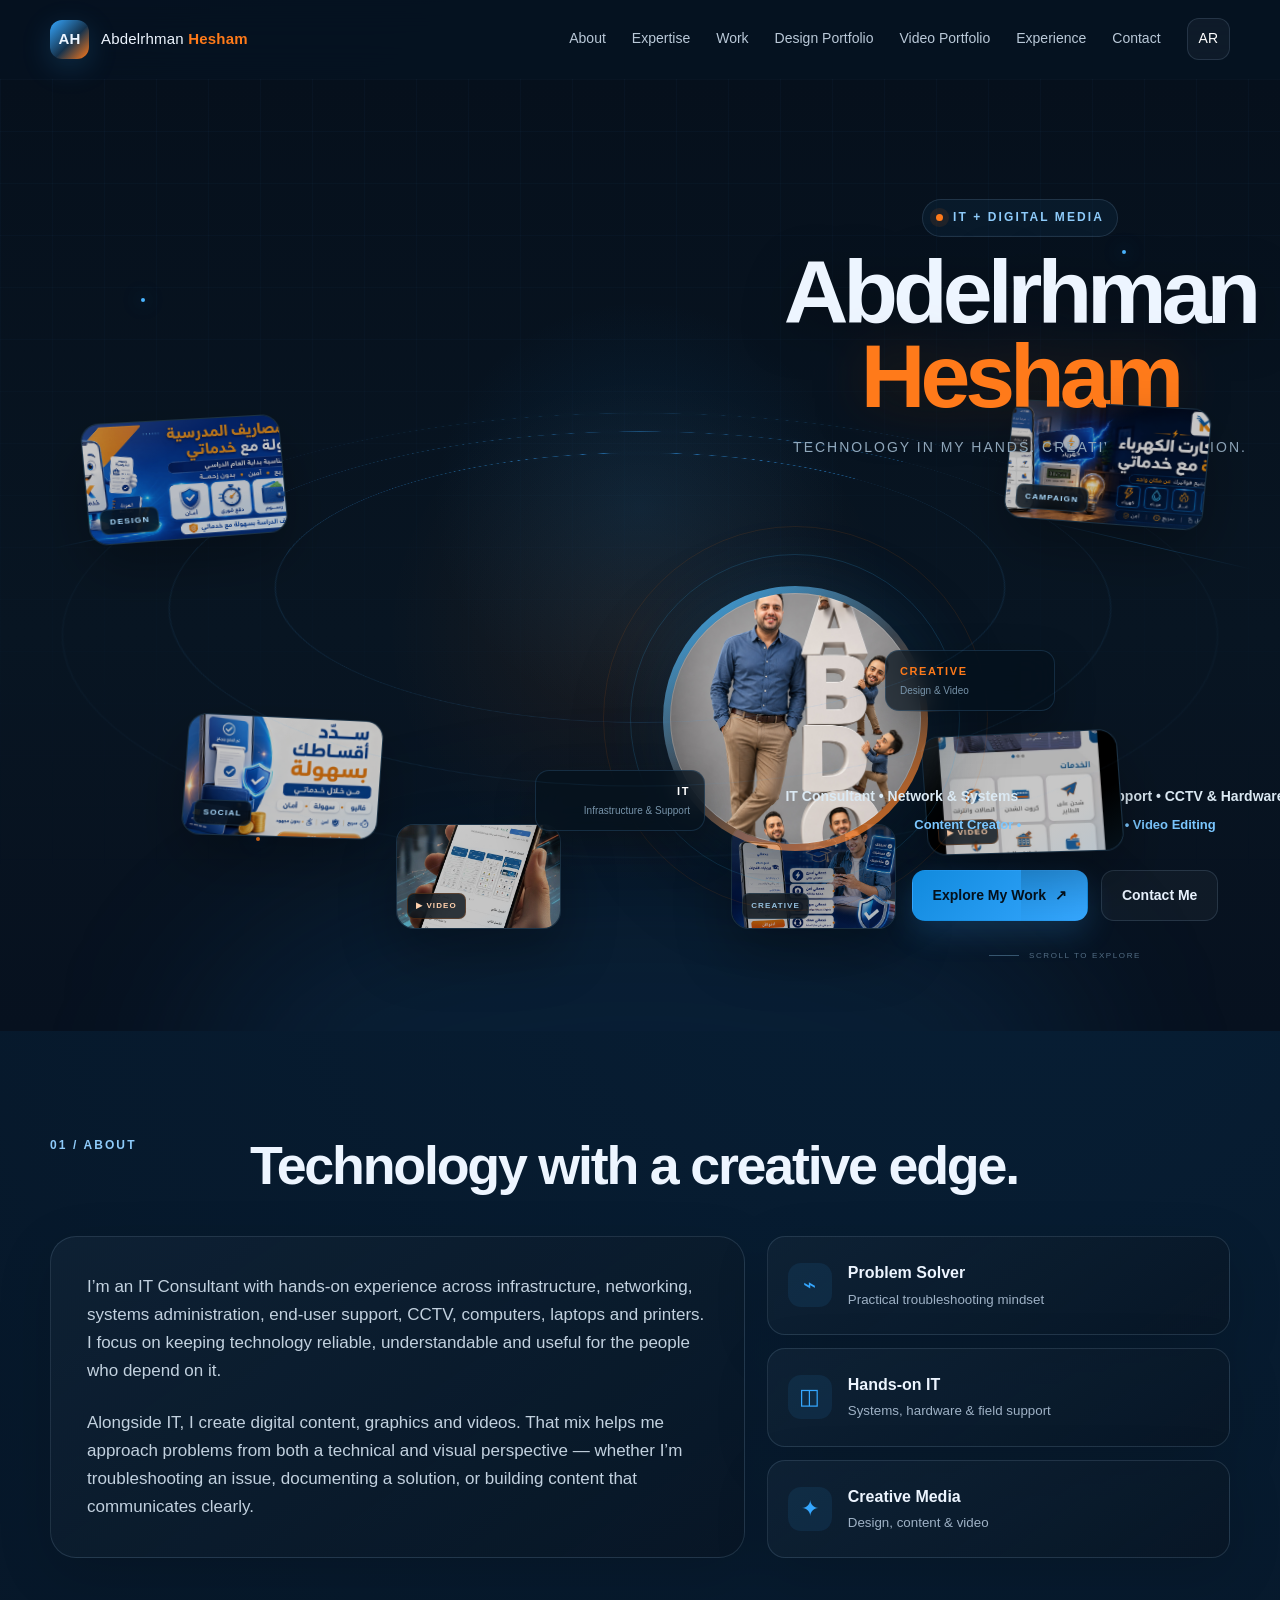
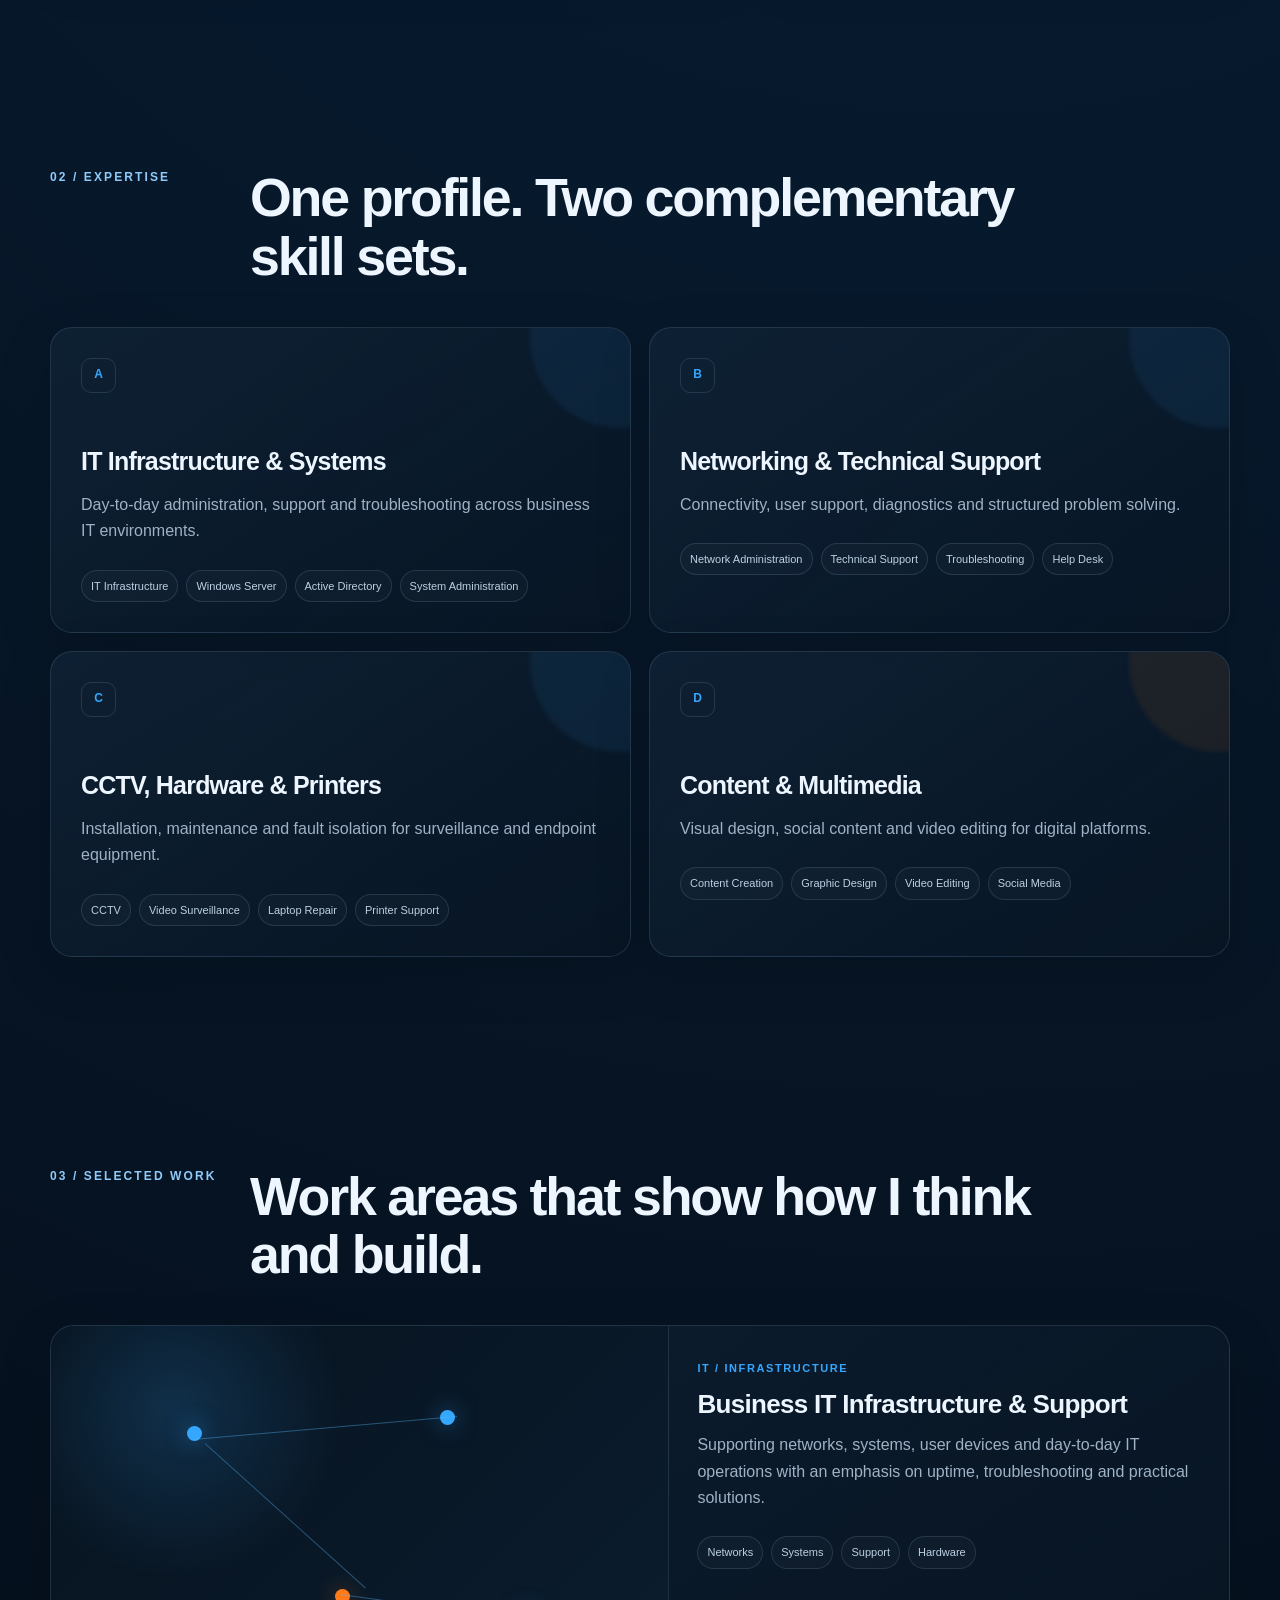
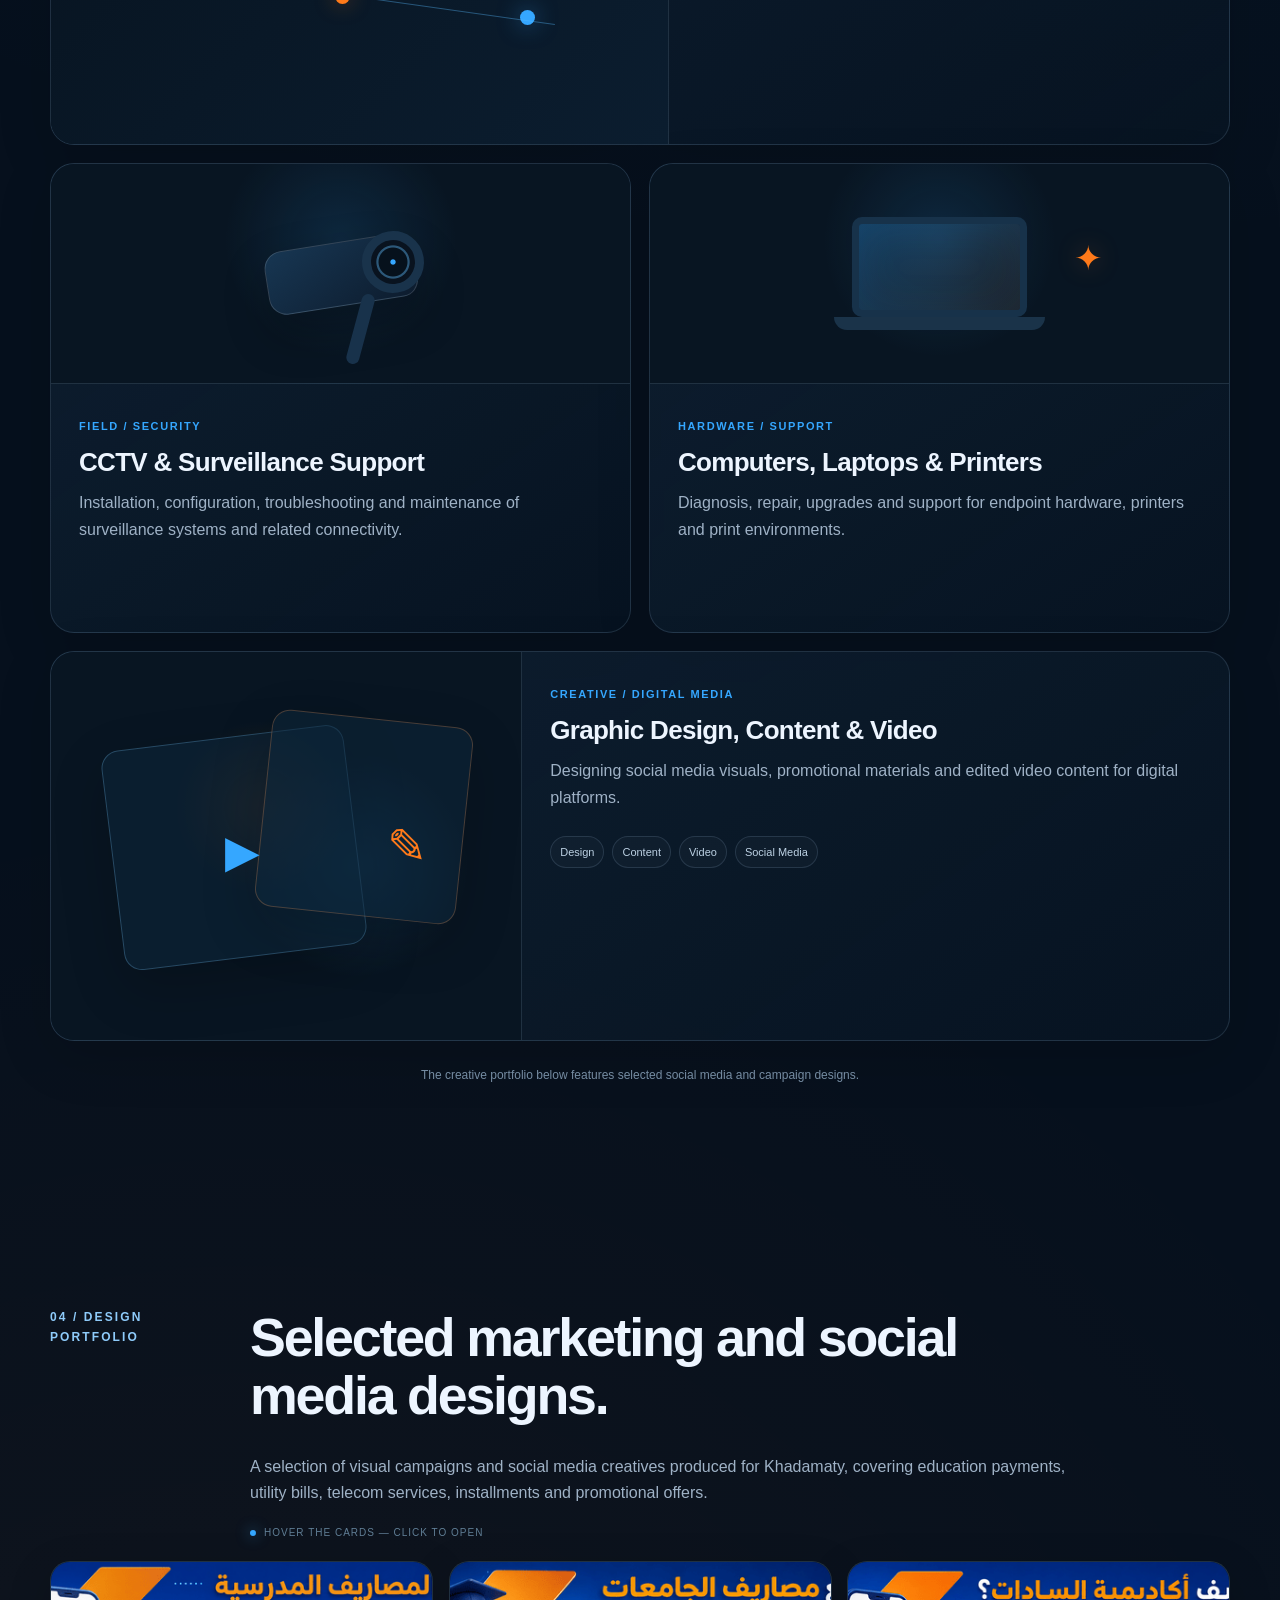
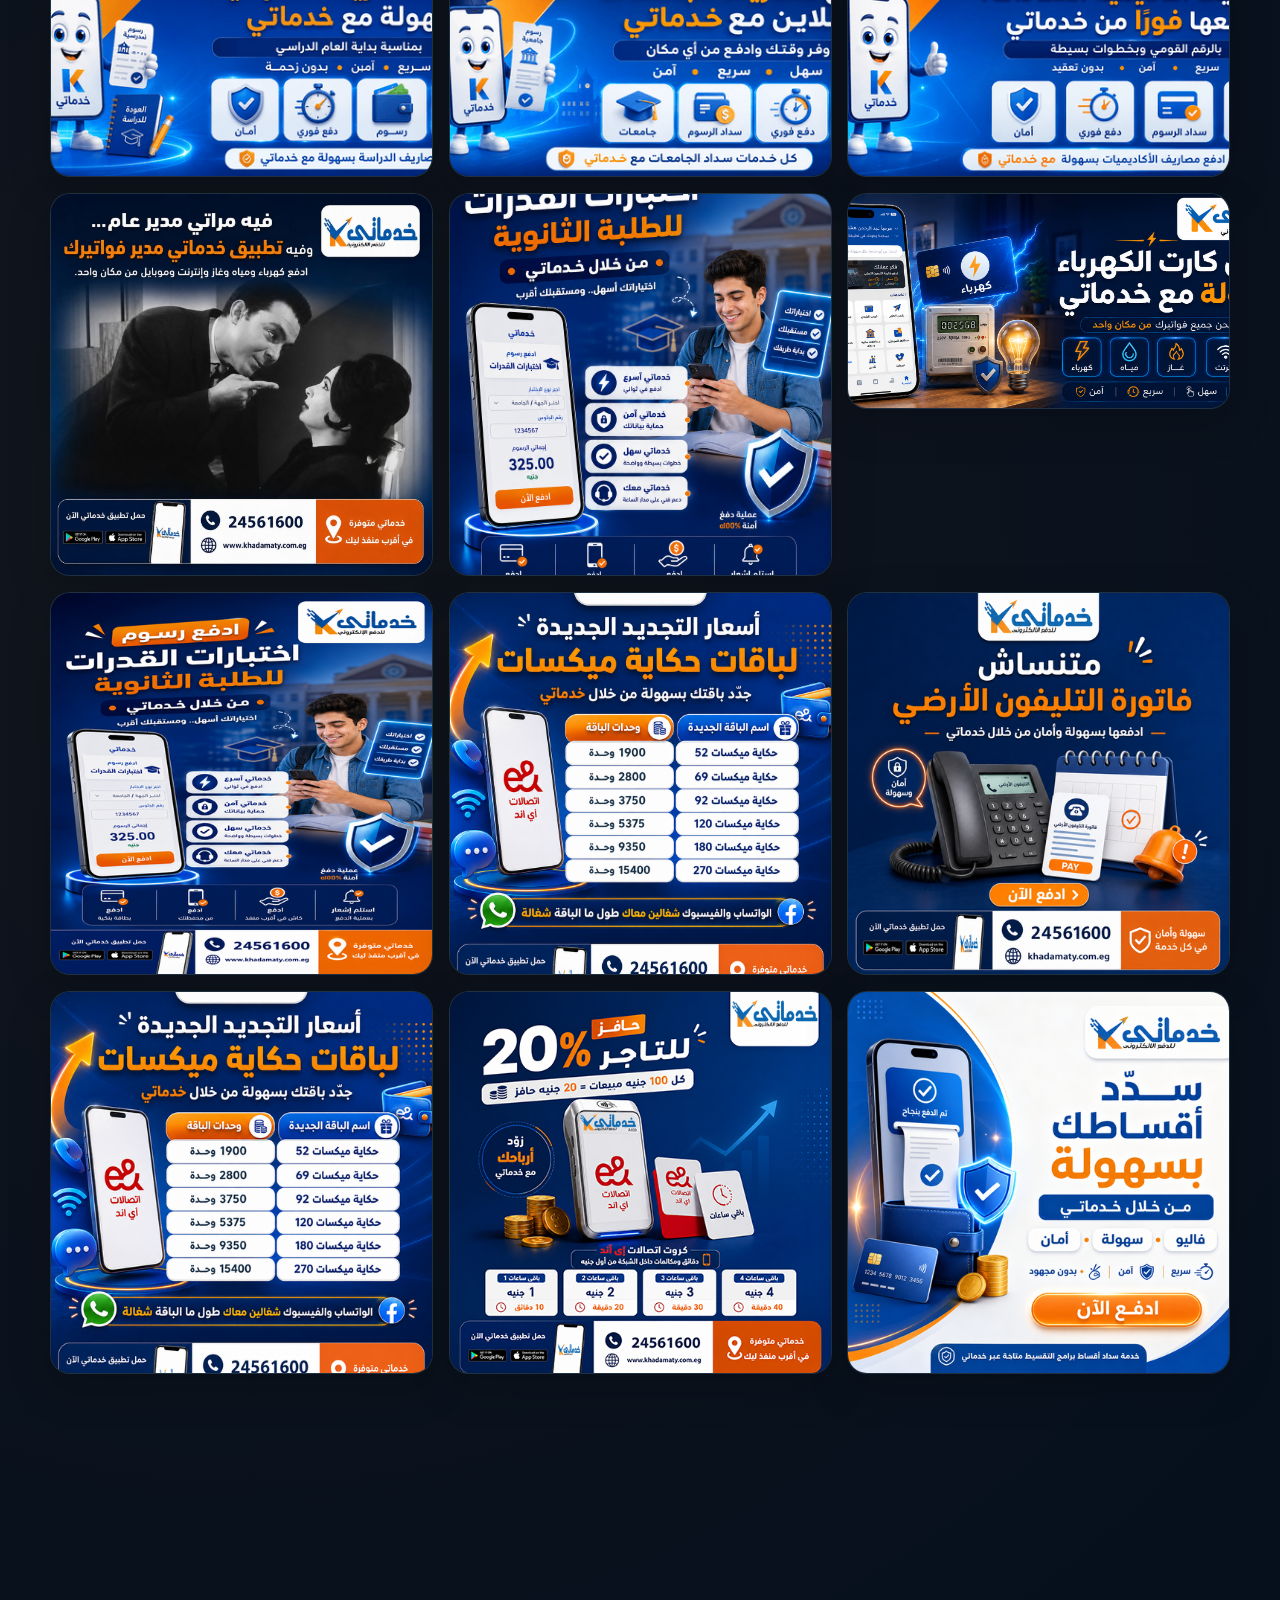
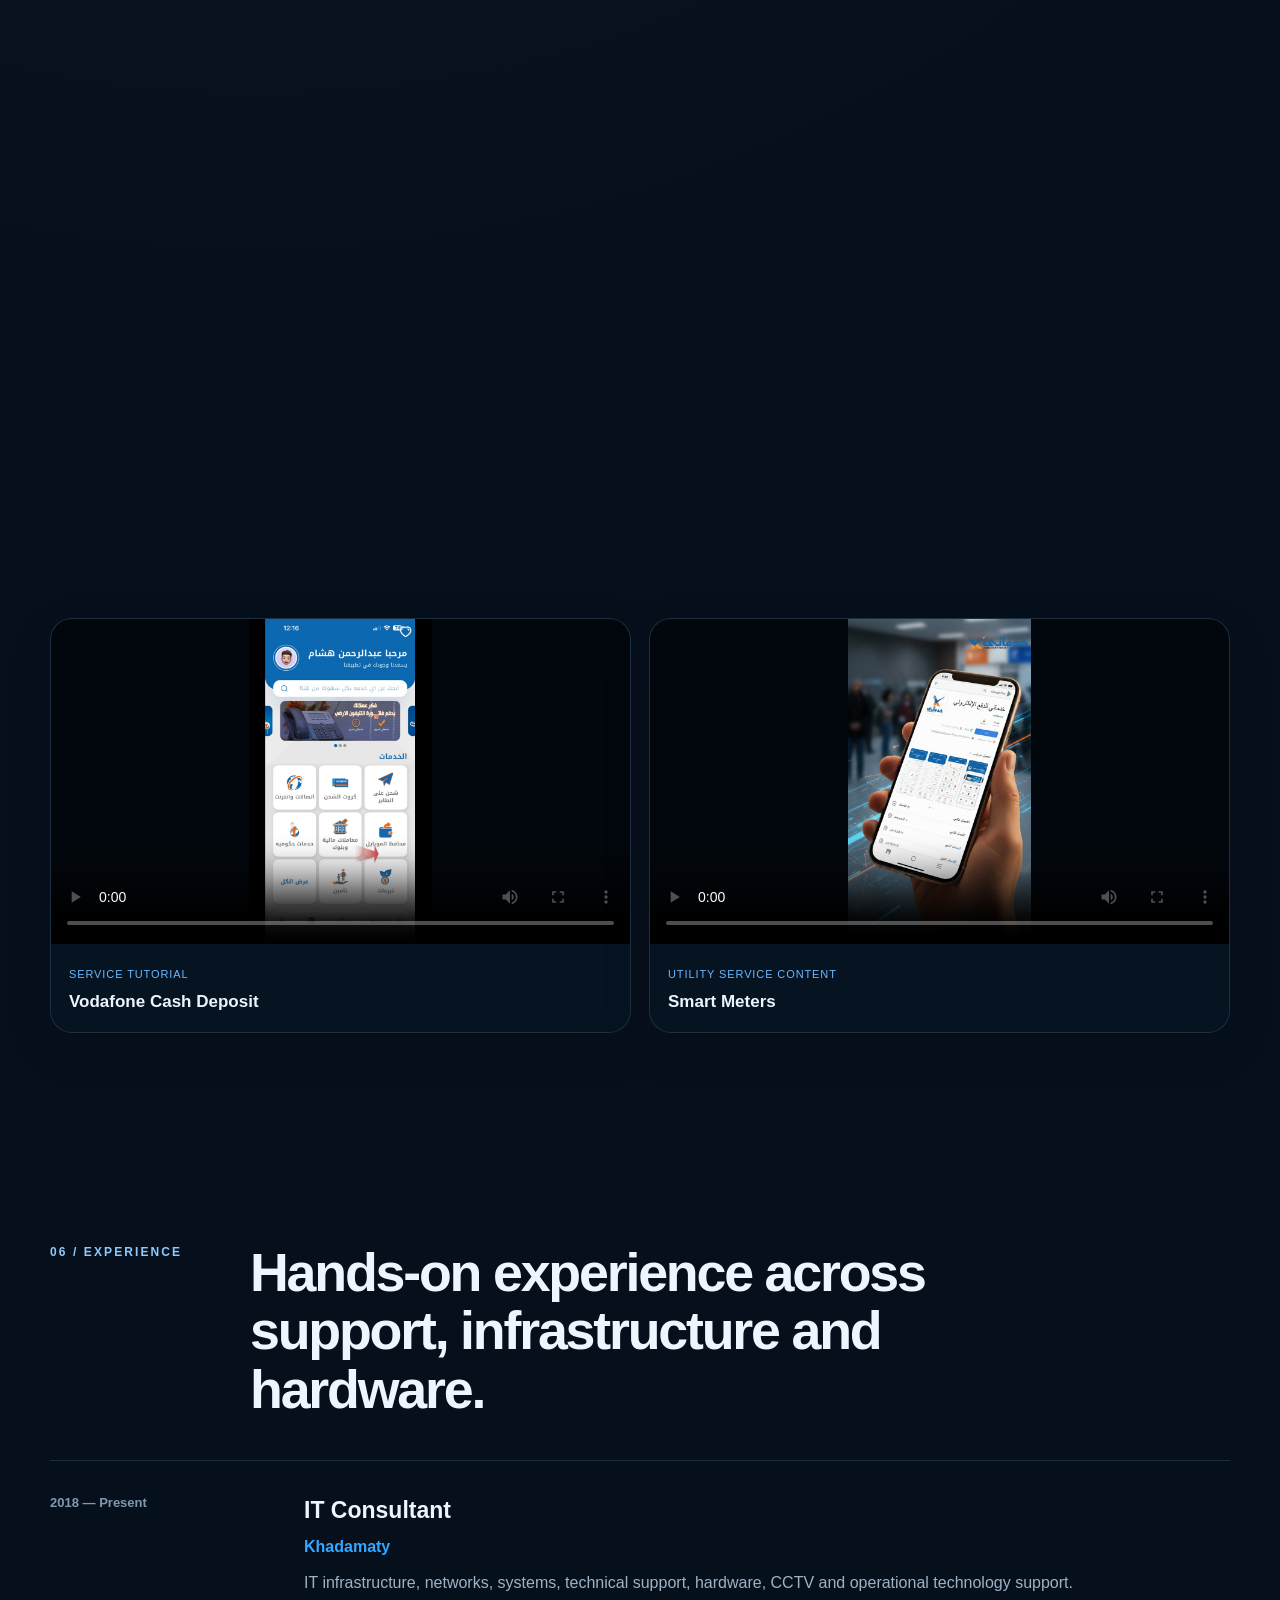
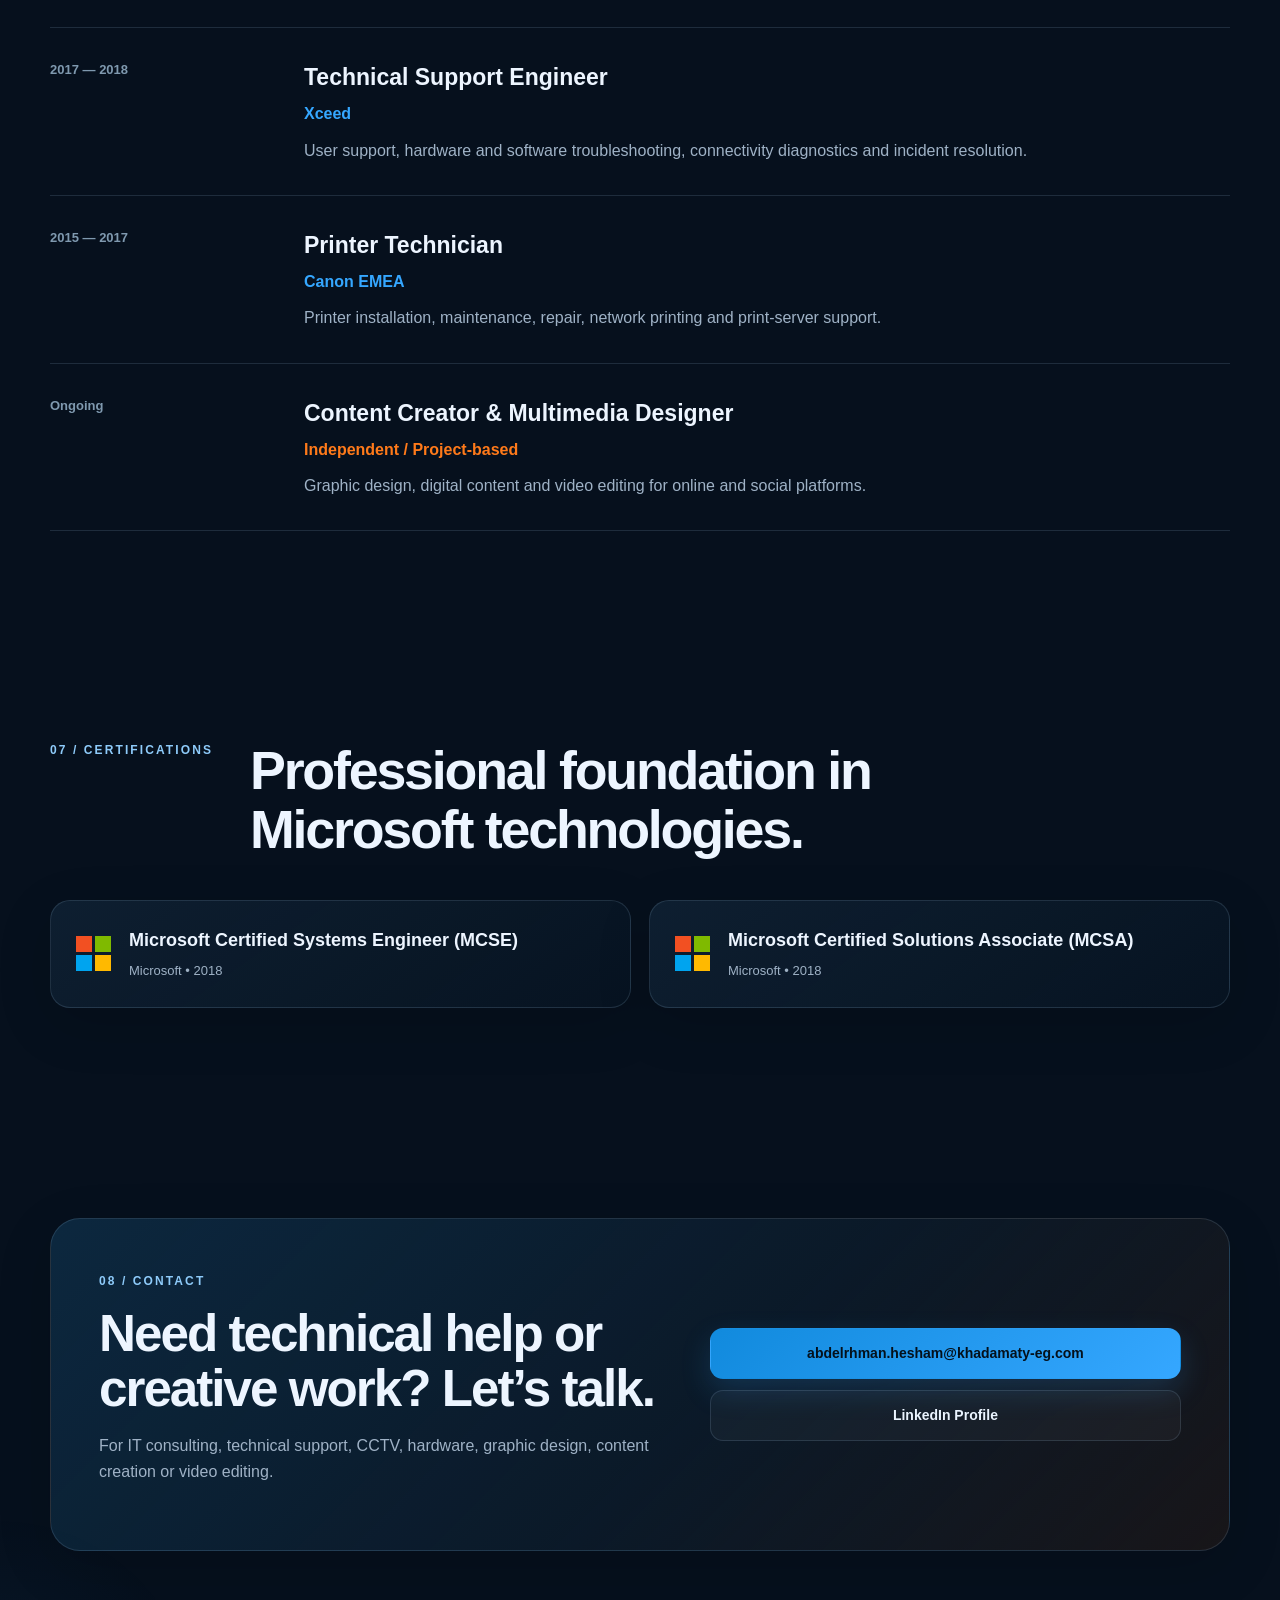
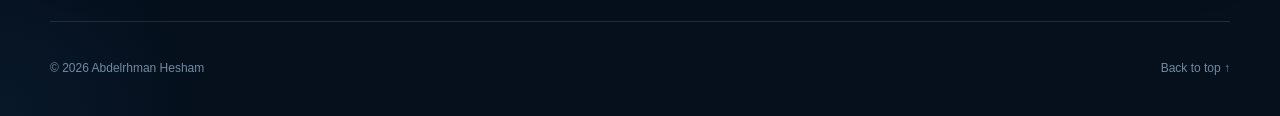
==== commit 1d59c45a: "Update index.html" ====
--- a/index.html
+++ b/index.html
@@ -5,6 +5,16 @@
   <meta name="viewport" content="width=device-width, initial-scale=1" />
   <meta name="description" content="Abdelrhman Hesham — IT Consultant, Network & Systems Administration, Technical Support, CCTV & Hardware, Content Creation, Graphic Design and Video Editing." />
   <meta name="theme-color" content="#07111f" />
+  <meta property="og:type" content="website">
+<meta property="og:title" content="Abdelrhman Hesham | IT & Digital Media Portfolio">
+<meta property="og:description" content="IT Consultant | Network & Systems Administration | Technical Support | CCTV & Hardware | Content Creator | Graphic Design | Video Editing">
+<meta property="og:url" content="https://abdelrhmanhesham-it.github.io/portfolio/">
+<meta property="og:image" content="https://abdelrhmanhesham-it.github.io/portfolio/assets/banner.png">
+
+<meta name="twitter:card" content="summary_large_image">
+<meta name="twitter:title" content="Abdelrhman Hesham | IT & Digital Media Portfolio">
+<meta name="twitter:description" content="Explore my IT, technical support, CCTV, graphic design and video editing work.">
+<meta name="twitter:image" content="https://abdelrhmanhesham-it.github.io/portfolio/assets/banner.png">
   <title>Abdelrhman Hesham | IT & Digital Media Portfolio</title>
   <link rel="icon" href="assets/profile.png" />
   <link rel="stylesheet" href="styles.css" />
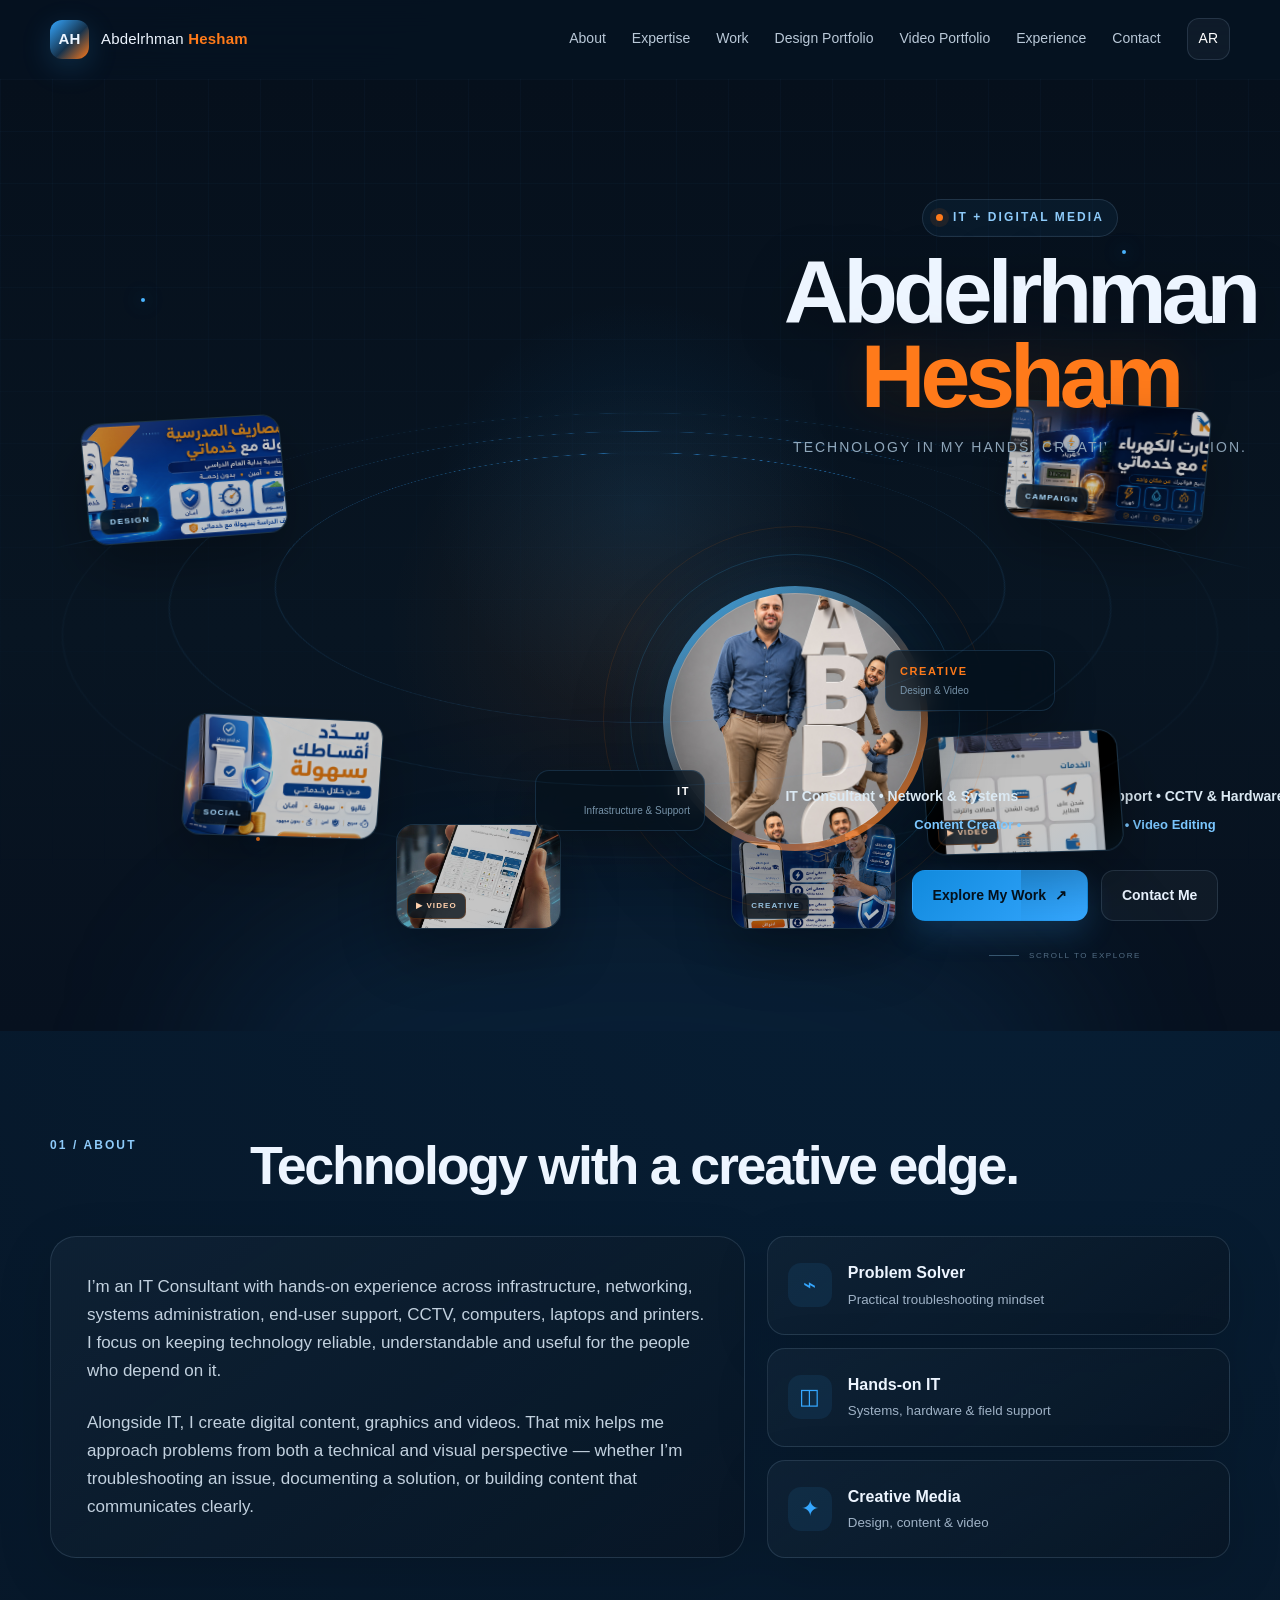
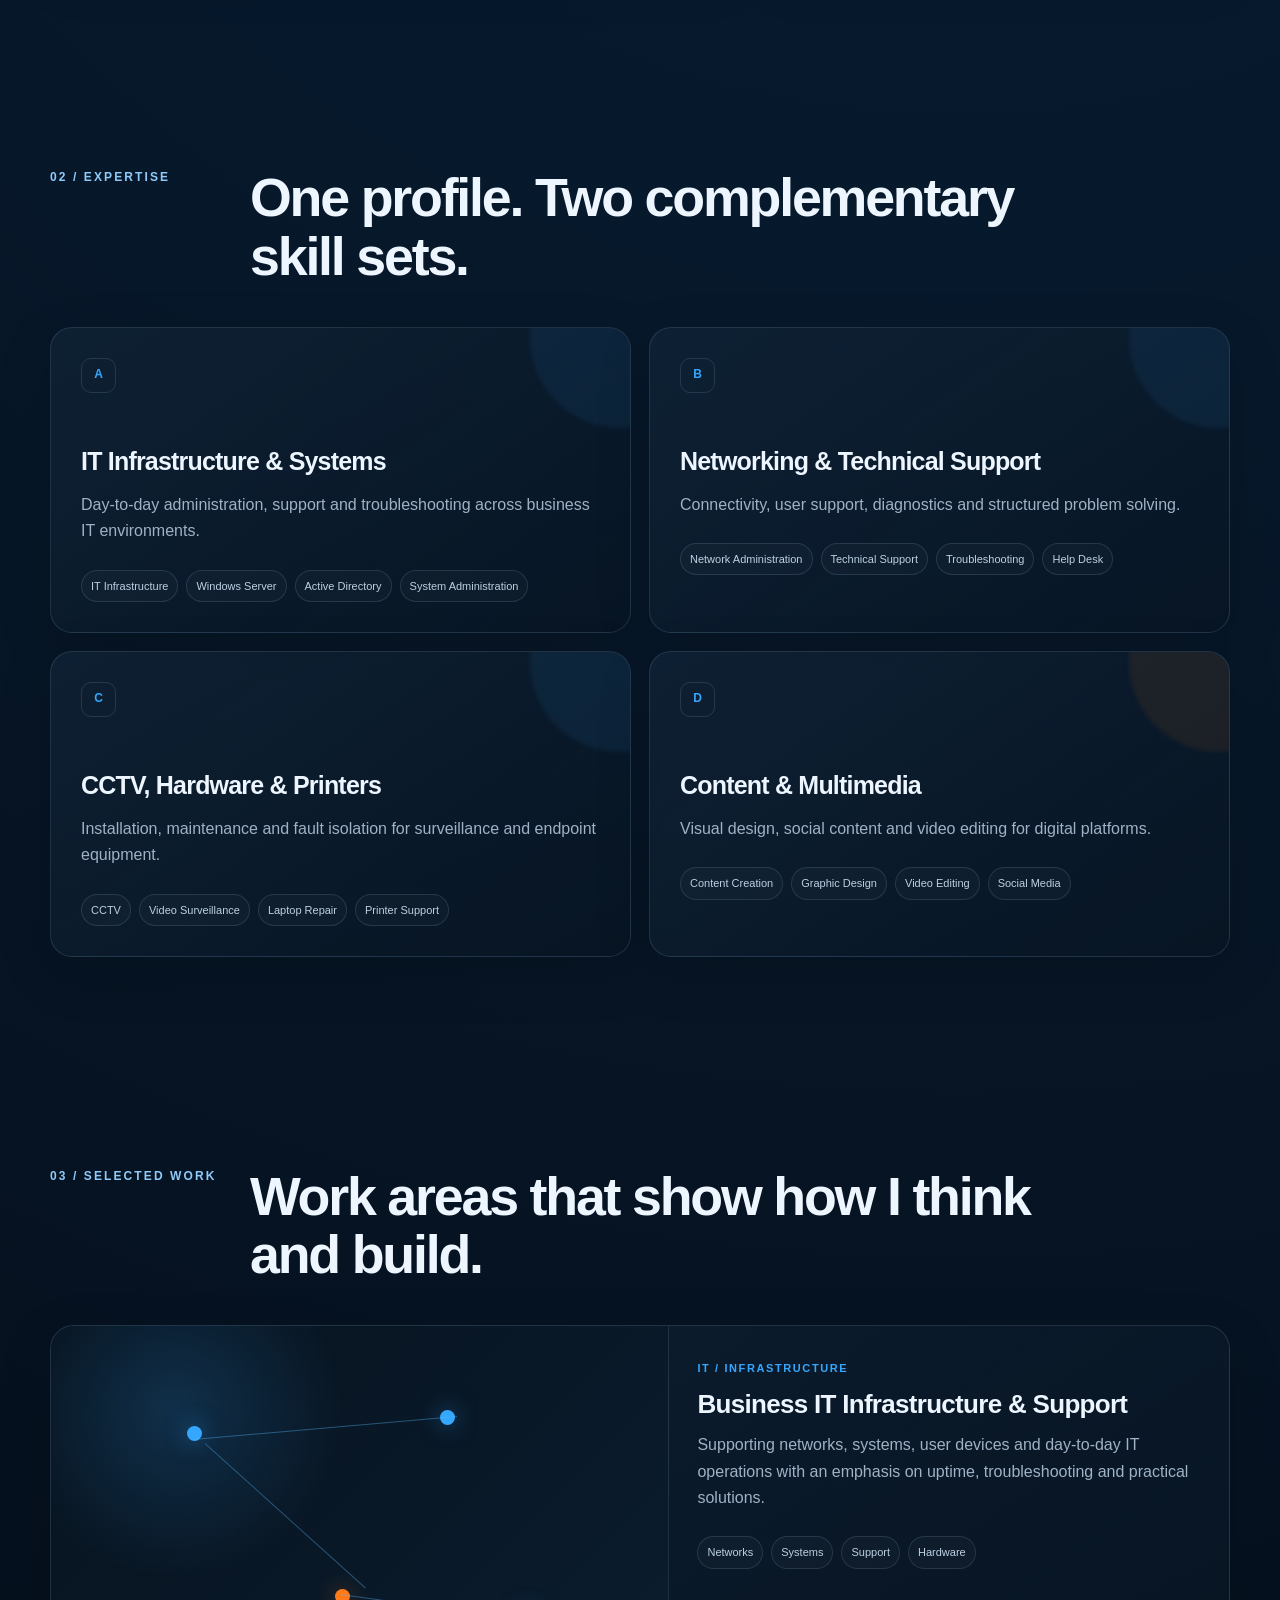
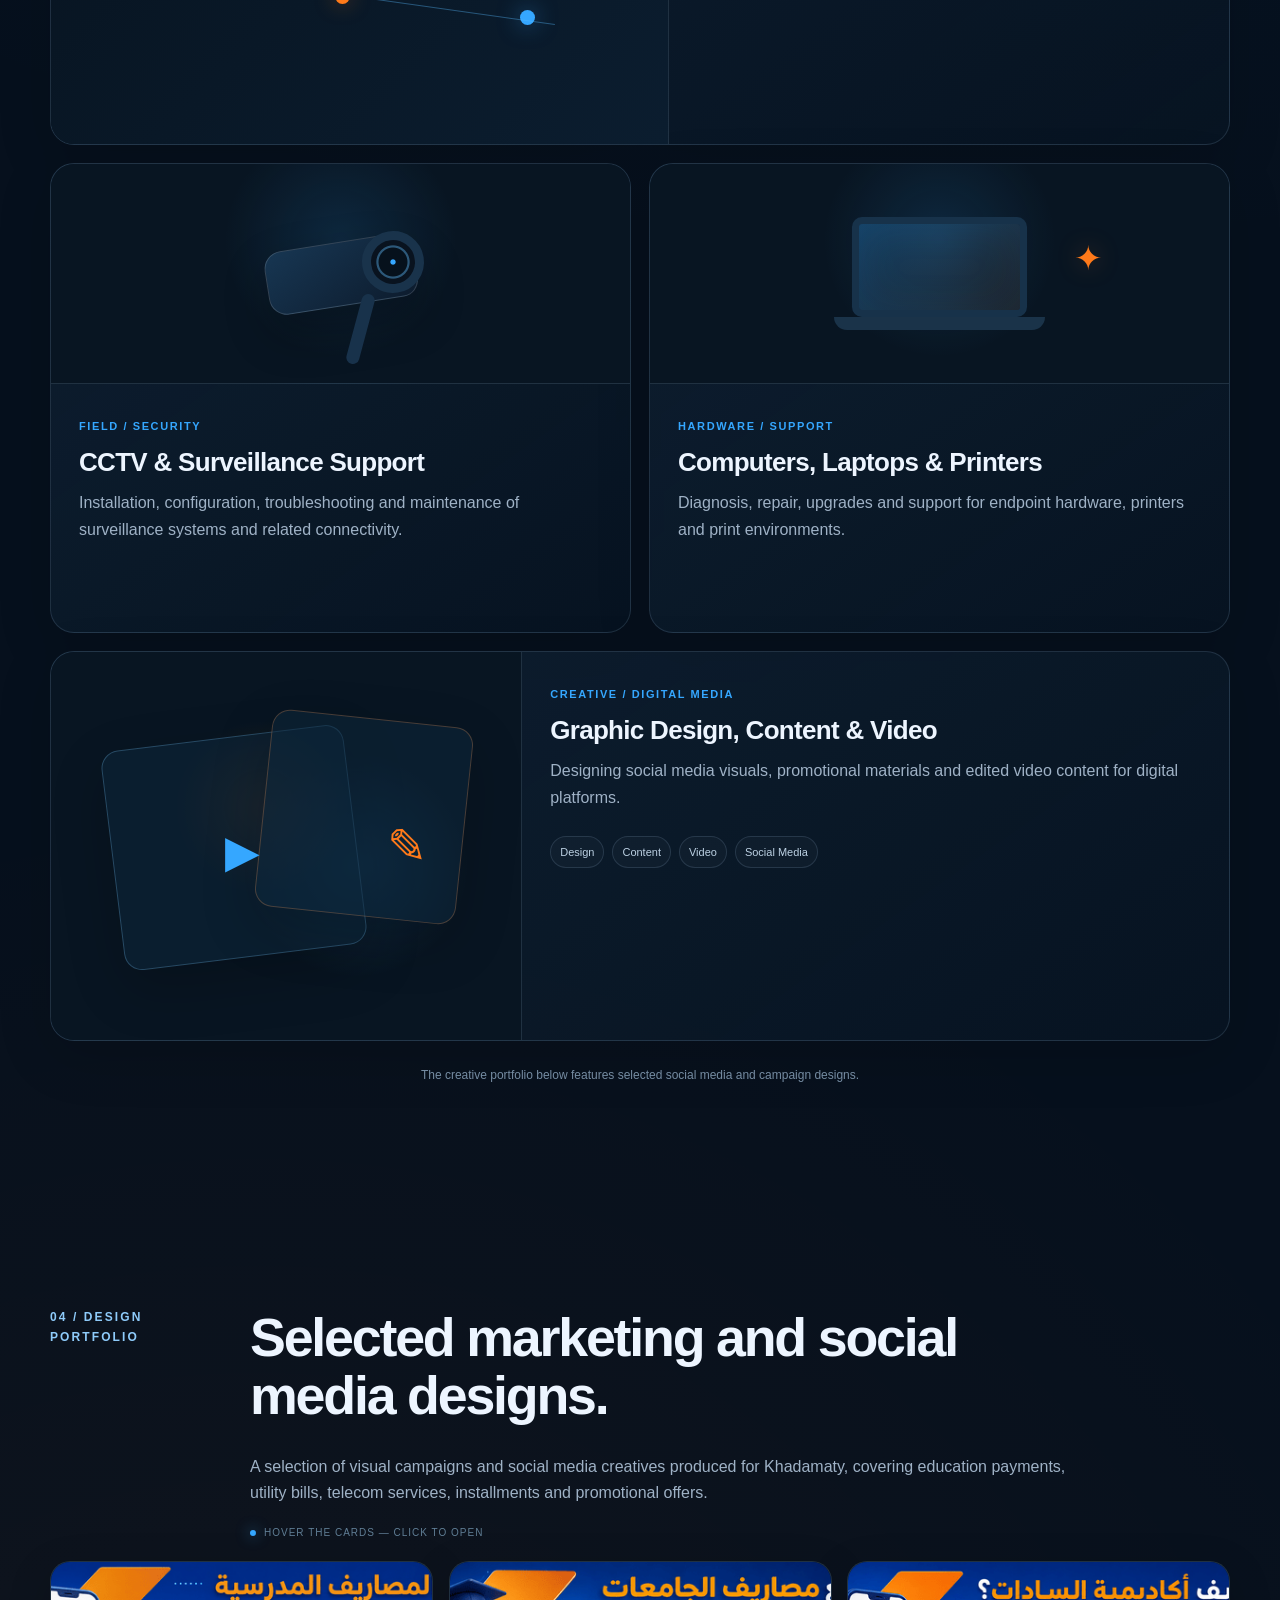
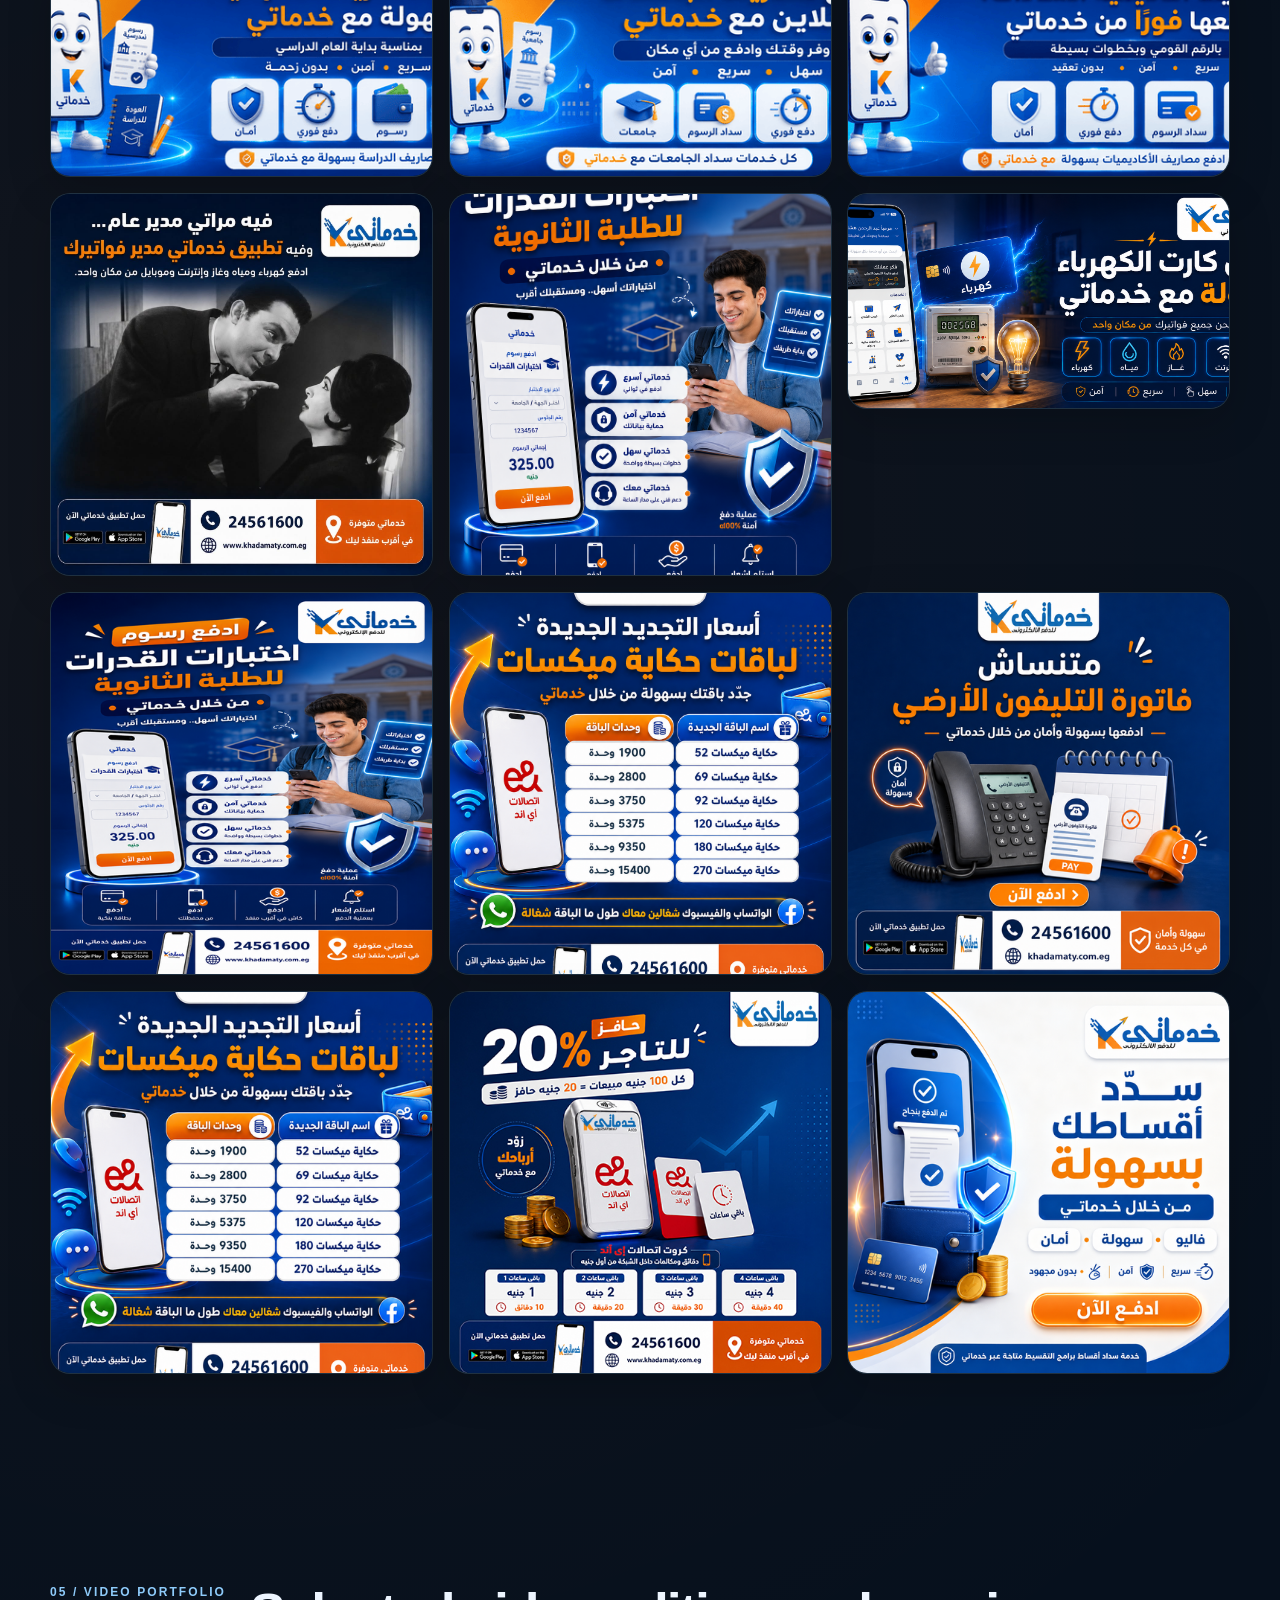
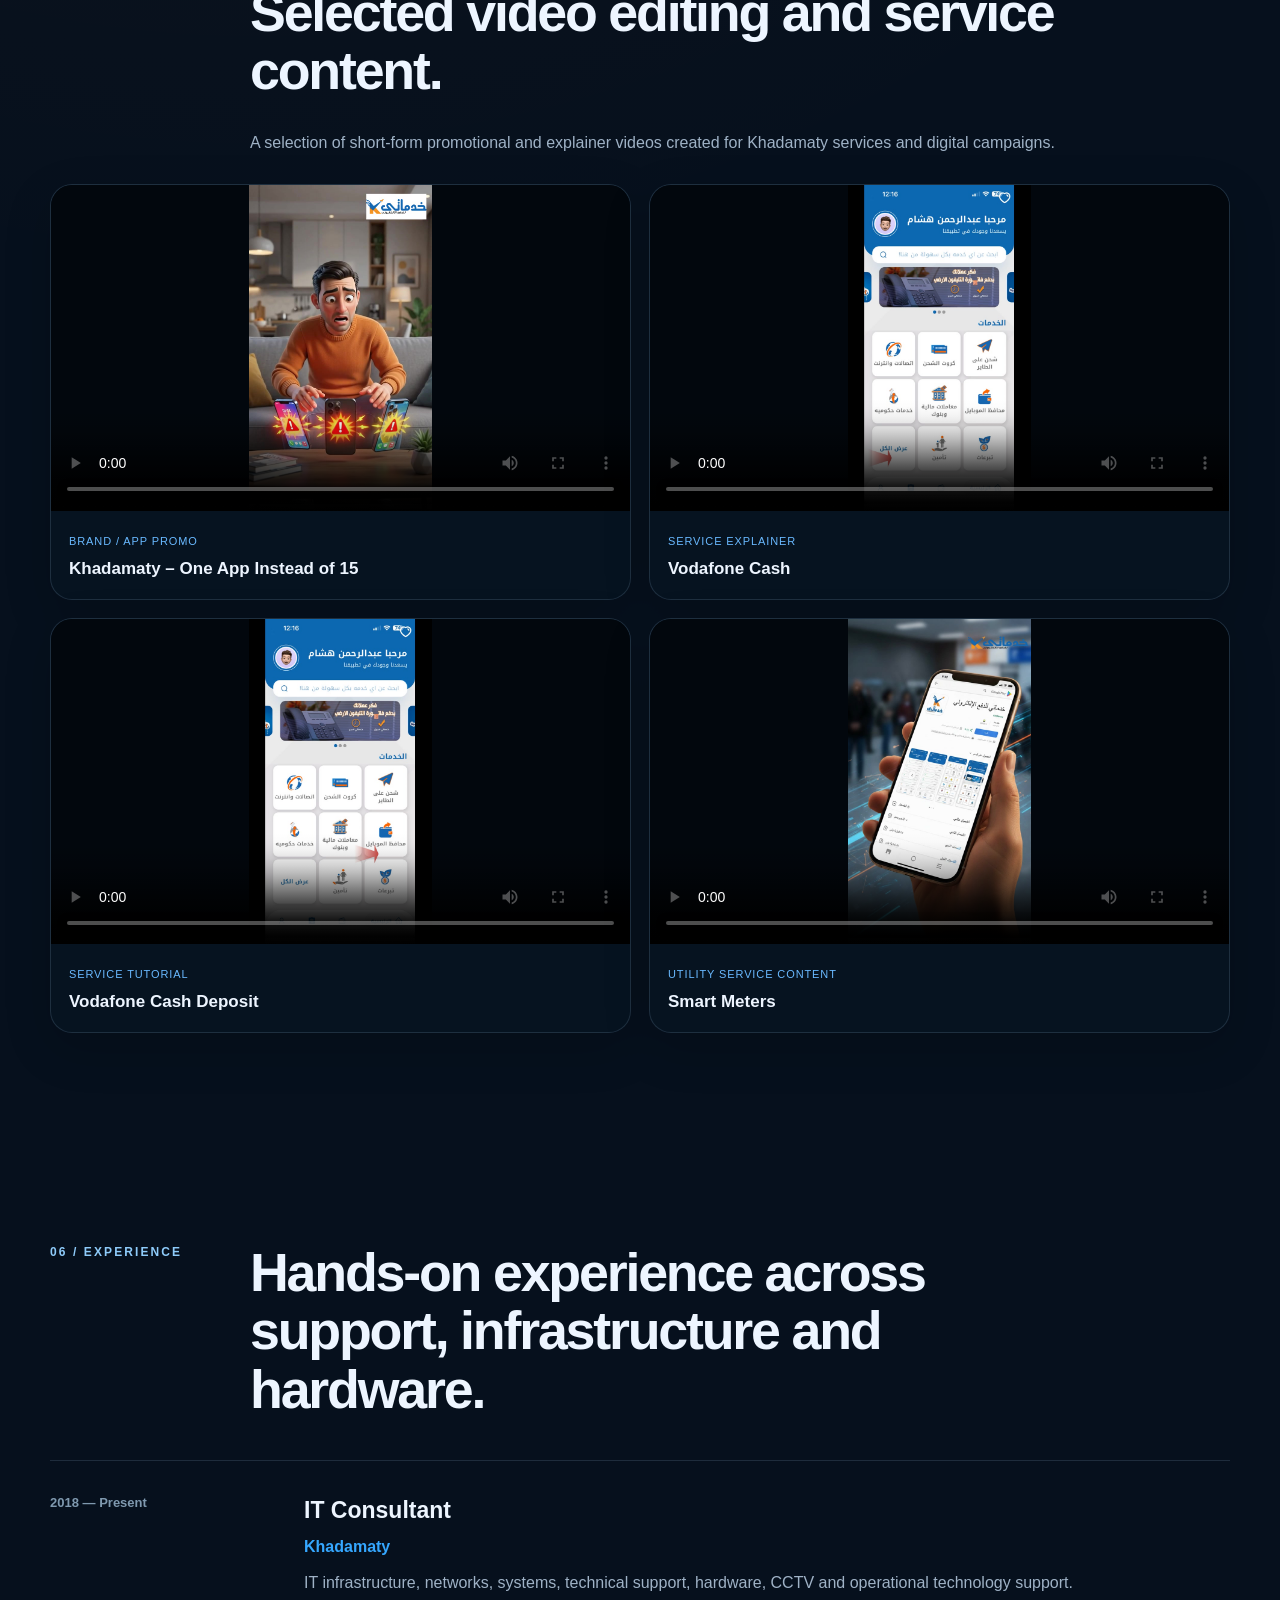
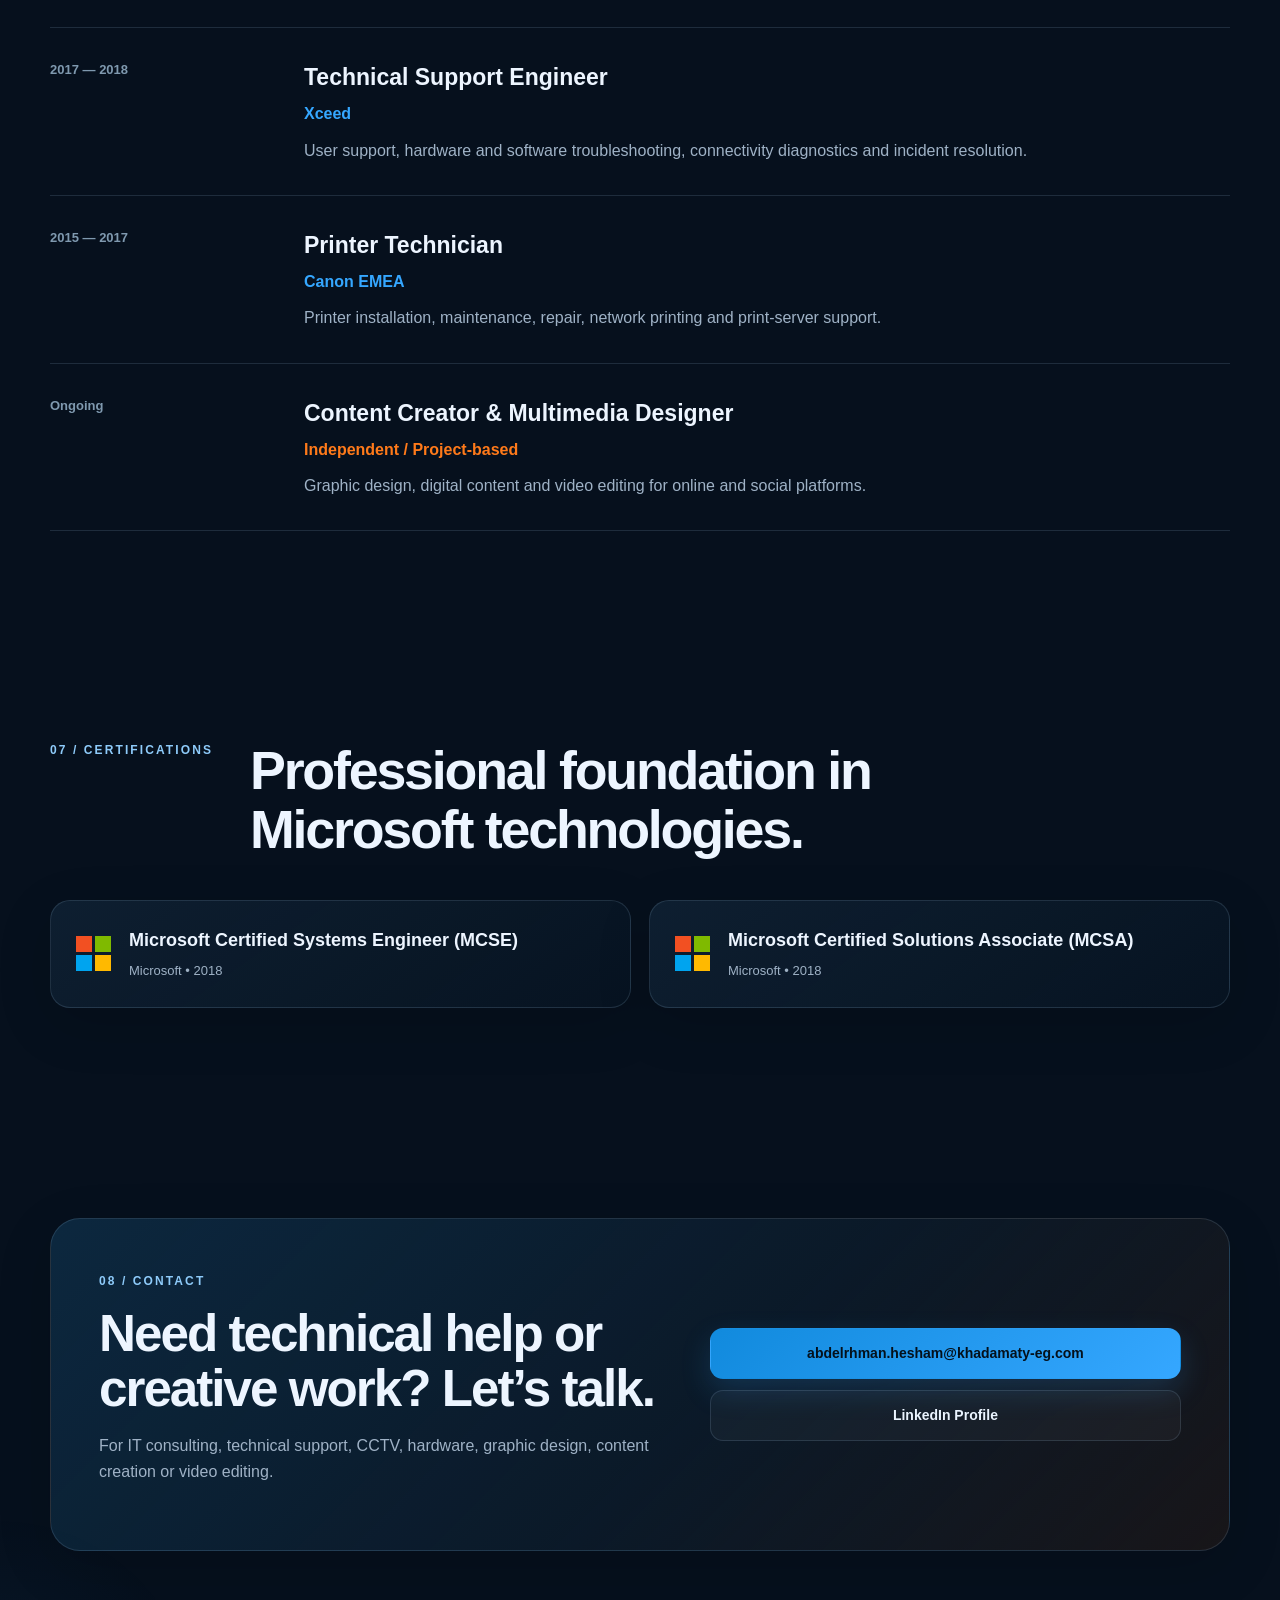
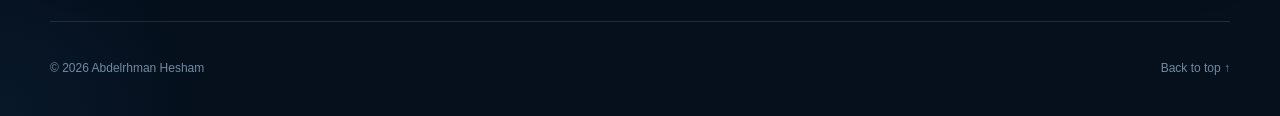
==== commit 59f3f1c0: "Update LinkedIn preview image" ====
--- a/index.html
+++ b/index.html
@@ -9,12 +9,17 @@
 <meta property="og:title" content="Abdelrhman Hesham | IT & Digital Media Portfolio">
 <meta property="og:description" content="IT Consultant | Network & Systems Administration | Technical Support | CCTV & Hardware | Content Creator | Graphic Design | Video Editing">
 <meta property="og:url" content="https://abdelrhmanhesham-it.github.io/portfolio/">
-<meta property="og:image" content="https://abdelrhmanhesham-it.github.io/portfolio/assets/banner.png">
+<meta property="og:image" content="https://abdelrhmanhesham-it.github.io/portfolio/assets/linkedin-preview-v3.jpg">
+<meta property="og:image:secure_url" content="https://abdelrhmanhesham-it.github.io/portfolio/assets/linkedin-preview-v3.jpg">
+<meta property="og:image:type" content="image/jpeg">
+<meta property="og:image:width" content="1200">
+<meta property="og:image:height" content="627">
+<meta property="og:image:alt" content="Abdelrhman Hesham — IT & Digital Media Portfolio">
 
 <meta name="twitter:card" content="summary_large_image">
 <meta name="twitter:title" content="Abdelrhman Hesham | IT & Digital Media Portfolio">
 <meta name="twitter:description" content="Explore my IT, technical support, CCTV, graphic design and video editing work.">
-<meta name="twitter:image" content="https://abdelrhmanhesham-it.github.io/portfolio/assets/banner.png">
+<meta name="twitter:image" content="https://abdelrhmanhesham-it.github.io/portfolio/assets/linkedin-preview-v3.jpg">
   <title>Abdelrhman Hesham | IT & Digital Media Portfolio</title>
   <link rel="icon" href="assets/profile.png" />
   <link rel="stylesheet" href="styles.css" />
